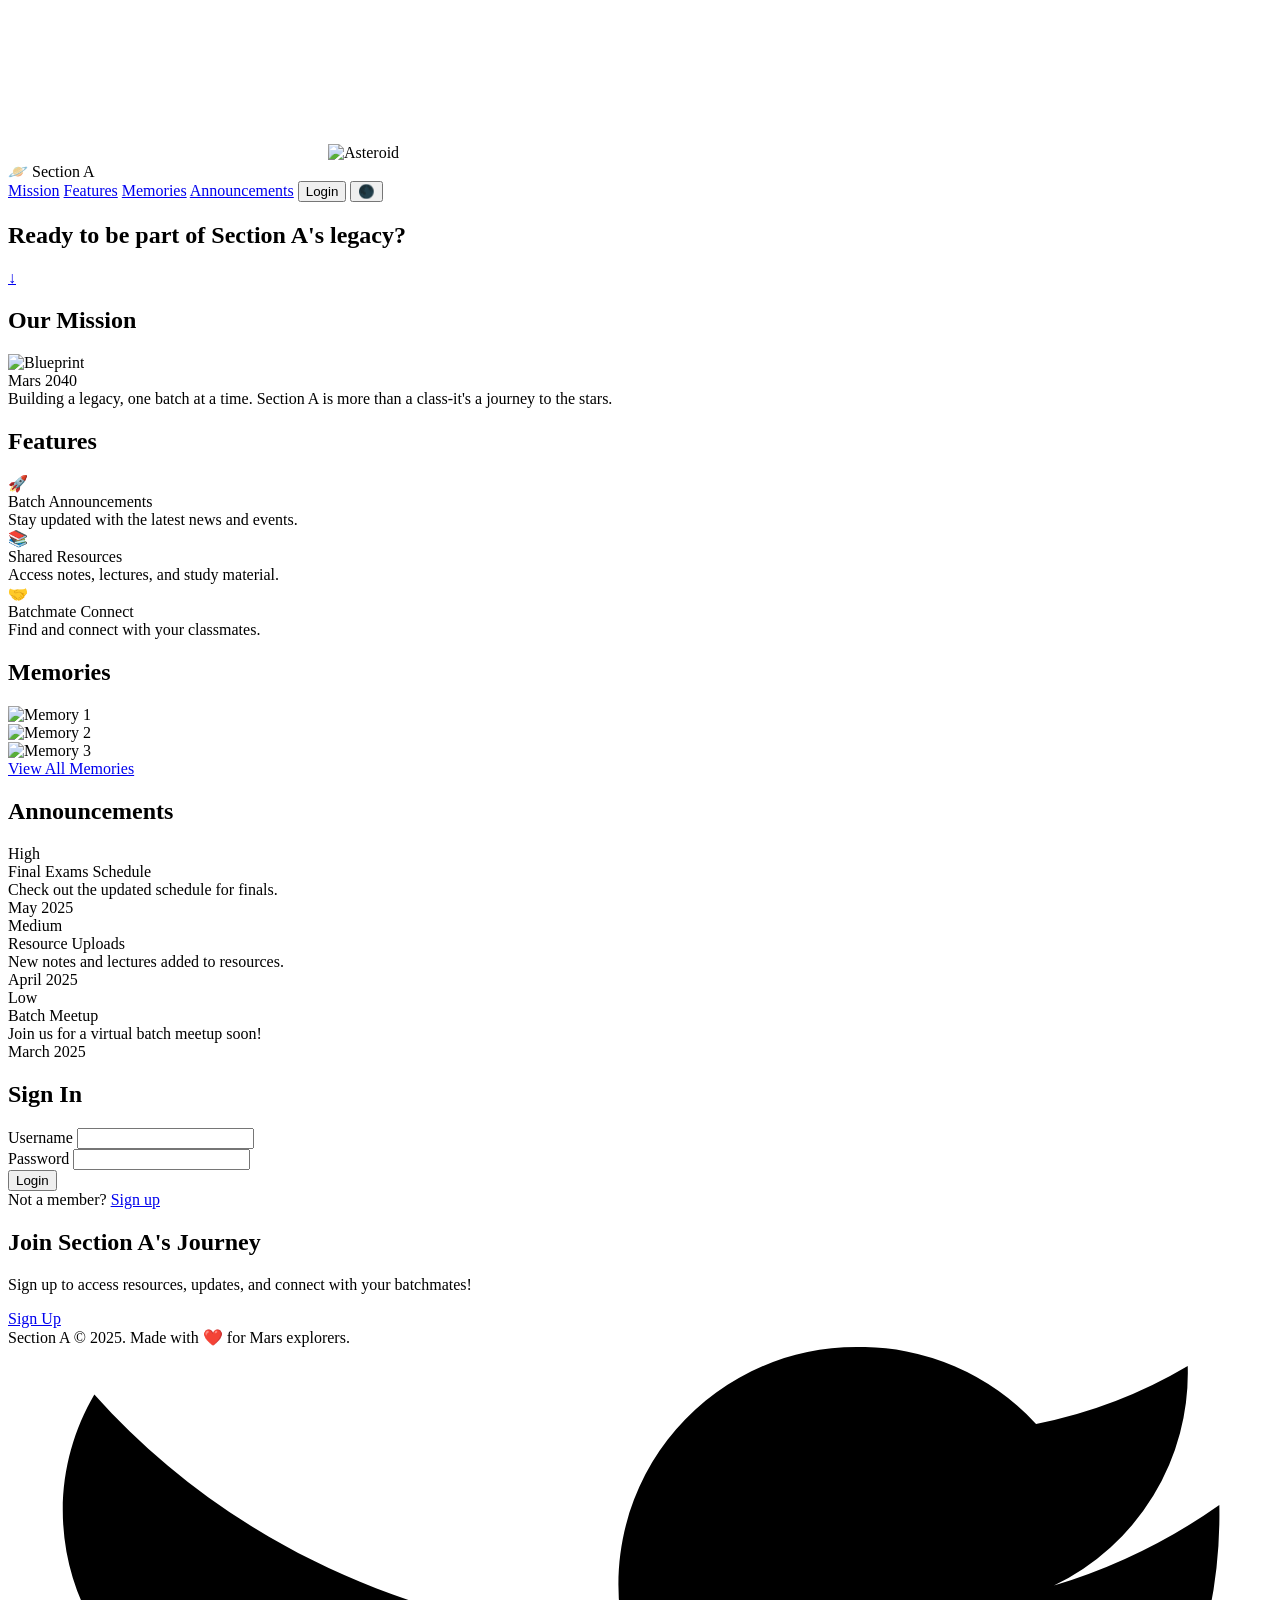
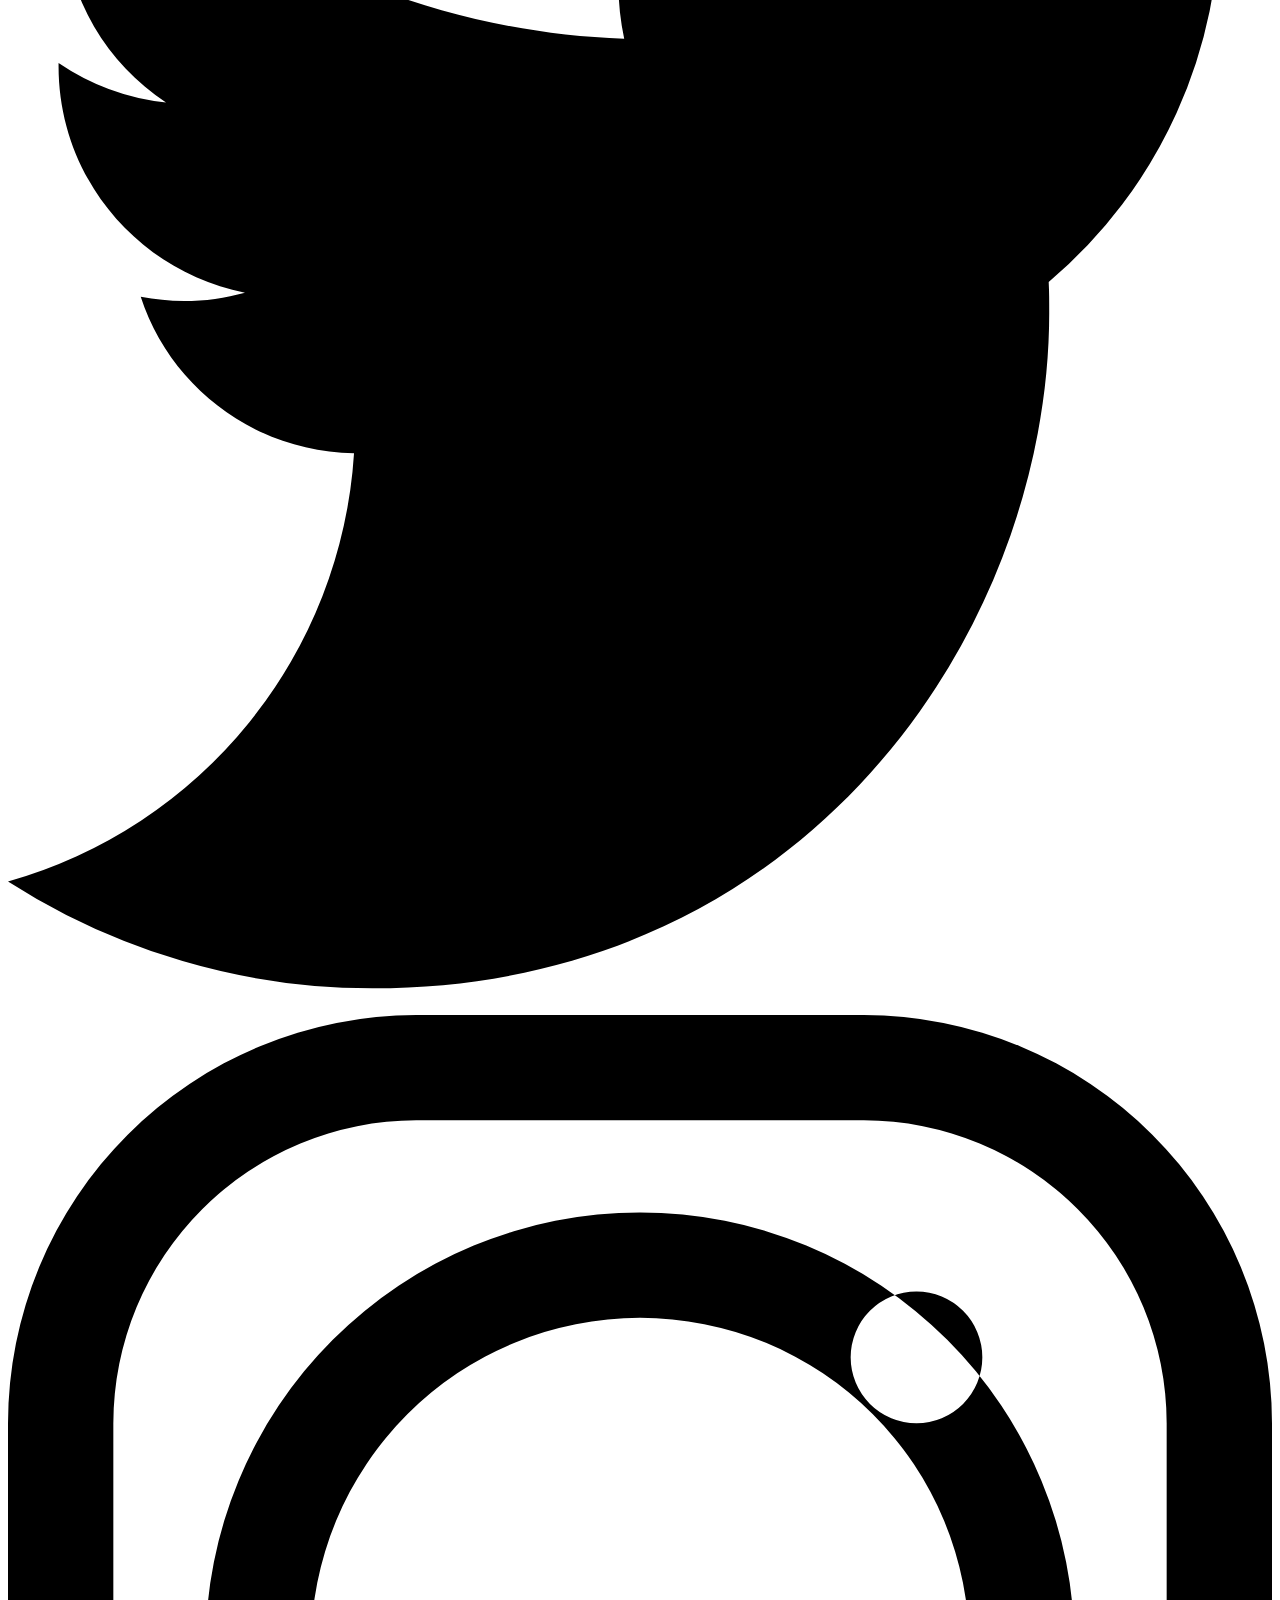
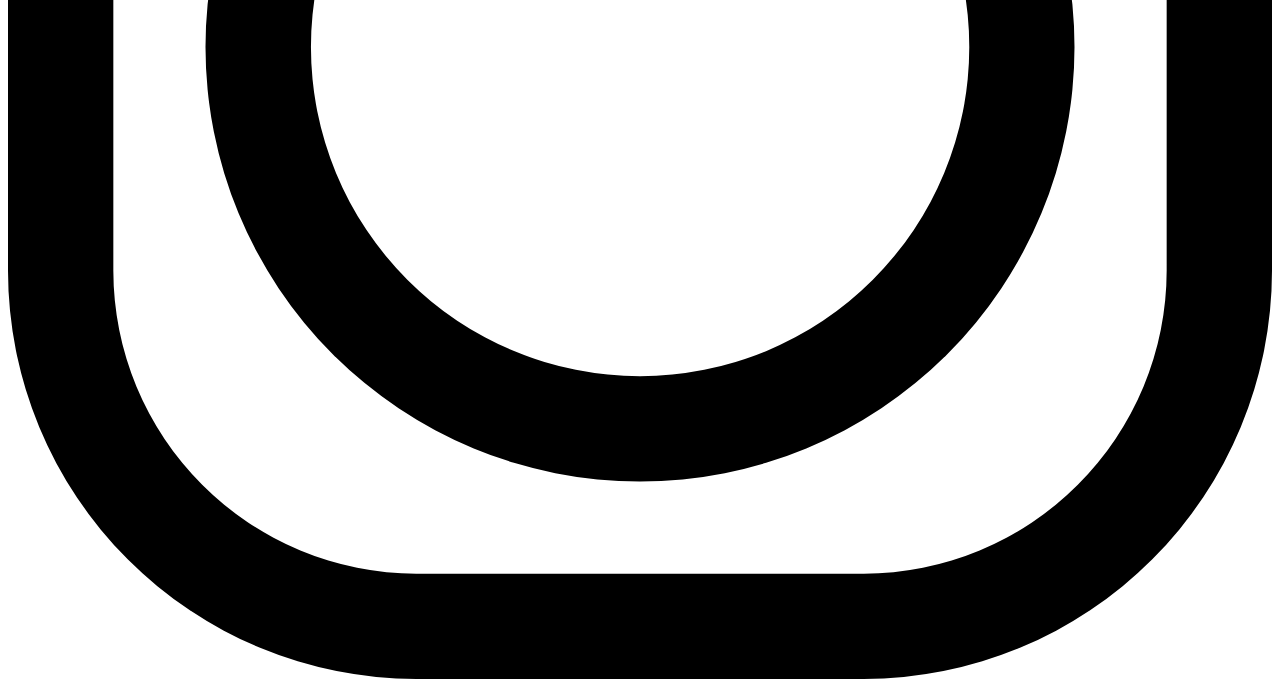
==== index.html @ e27f1101 "Create index.html" ====
<!DOCTYPE html>
<html lang="en">
<head>
  <meta charset="UTF-8">
  <title>Section A Legacy</title>
  <meta name="viewport" content="width=device-width, initial-scale=1.0">
  <link rel="stylesheet" href="styles.css">
</head>
<body>
  <!-- Starfield background (new) -->
  <canvas id="starfield"></canvas>

  <!-- Parallax Layers -->
  <img src="assets/parallax-bg.png" class="parallax-bg" alt="" />
  <img src="assets/parallax-mid.png" class="parallax-mid" alt="" />
  <img src="assets/parallax-fg.png" class="parallax-fg" alt="" />
  <img src="assets/rover.png" class="parallax-rover" alt="" />
  <!-- Extra Astronomical Layer -->
  <img src="assets/asteroid.png" class="parallax-asteroid" alt="Asteroid" />

  <!-- Particle (dust) animation -->
  <canvas id="particles"></canvas>

  <!-- Loader -->
  <div id="loader">
    <div class="mars"></div>
  </div>

  <!-- Top Bar -->
  <div class="top-bar">
    <div class="logo"><span class="logo-mars">🪐</span> Section A</div>
    <nav>
      <a href="#mission" class="nav-link">Mission</a>
      <a href="#features" class="nav-link">Features</a>
      <a href="#memories" class="nav-link">Memories</a>
      <a href="#announcements" class="nav-link">Announcements</a>
      <button class="login-top-btn" id="loginTopBtn">Login</button>
      <button class="mode-toggle" id="modeToggle"><span id="modeIcon">🌑</span></button>
    </nav>
  </div>

  <!-- Hero Section -->
  <section class="hero" id="hero">
    <div class="hero-content">
      <h1 class="hero-title">Ready to be part of Section A's legacy?</h1>
      <div class="hero-desc">
        <span id="typed-text"></span><span class="cursor"></span>
      </div>
      <a href="#login" class="scroll-down" aria-label="Scroll Down">↓</a>
      <div class="signal-strength">
        <div class="signal-bar"></div>
        <div class="signal-bar"></div>
        <div class="signal-bar"></div>
        <div class="signal-bar"></div>
      </div>
    </div>
  </section>

  <!-- Mission Section -->
  <section class="section mission-section" id="mission">
    <h2>Our Mission</h2>
    <div class="mission-blueprint">
      <img src="assets/blueprint.png" class="blueprint-img" alt="Blueprint" />
      <div class="blueprint-overlay"></div>
      <span class="blueprint-label">Mars 2040</span>
    </div>
    <div class="mission-text">
      Building a legacy, one batch at a time. Section A is more than a class-it's a journey to the stars.
    </div>
  </section>

  <!-- Features Section -->
  <section class="section" id="features">
    <h2>Features</h2>
    <div class="features-grid">
      <div class="feature-card tilt-card">
        <div class="feature-icon">🚀</div>
        <div class="feature-title">Batch Announcements</div>
        <div class="feature-desc">Stay updated with the latest news and events.</div>
      </div>
      <div class="feature-card tilt-card">
        <div class="feature-icon">📚</div>
        <div class="feature-title">Shared Resources</div>
        <div class="feature-desc">Access notes, lectures, and study material.</div>
      </div>
      <div class="feature-card tilt-card">
        <div class="feature-icon">🤝</div>
        <div class="feature-title">Batchmate Connect</div>
        <div class="feature-desc">Find and connect with your classmates.</div>
      </div>
    </div>
  </section>

  <!-- Memories Section -->
  <section class="section memories-preview" id="memories">
    <h2>Memories</h2>
    <div class="gallery-row">
      <div class="gallery-card"><img src="assets/mem1.jpg" alt="Memory 1" /></div>
      <div class="gallery-card"><img src="assets/mem2.jpg" alt="Memory 2" /></div>
      <div class="gallery-card"><img src="assets/mem3.jpg" alt="Memory 3" /></div>
    </div>
    <a href="#" class="gallery-link">View All Memories</a>
  </section>

  <!-- Announcements Section -->
  <section class="section announcements-board" id="announcements">
    <h2>Announcements</h2>
    <div class="announcement-card high">
      <div class="announcement-priority">High</div>
      <div class="announcement-title">Final Exams Schedule</div>
      <div class="announcement-desc">Check out the updated schedule for finals.</div>
      <div class="announcement-date">May 2025</div>
    </div>
    <div class="announcement-card medium">
      <div class="announcement-priority">Medium</div>
      <div class="announcement-title">Resource Uploads</div>
      <div class="announcement-desc">New notes and lectures added to resources.</div>
      <div class="announcement-date">April 2025</div>
    </div>
    <div class="announcement-card low">
      <div class="announcement-priority">Low</div>
      <div class="announcement-title">Batch Meetup</div>
      <div class="announcement-desc">Join us for a virtual batch meetup soon!</div>
      <div class="announcement-date">March 2025</div>
    </div>
  </section>

  <!-- Login Section -->
  <section class="section login-section" id="login">
    <h2>Sign In</h2>
    <form id="loginForm">
      <div class="input-group">
        <label for="username">Username</label>
        <input id="username" name="username" type="text" required autocomplete="username" />
      </div>
      <div class="input-group">
        <label for="password">Password</label>
        <input id="password" name="password" type="password" required autocomplete="current-password" />
      </div>
      <button type="submit" class="login-btn cta-glow">Login</button>
      <div class="login-info">
        Not a member? <a href="#" class="signup-link">Sign up</a>
      </div>
    </form>
  </section>

  <!-- CTA Section -->
  <section class="cta-section">
    <h2>Join Section A's Journey</h2>
    <p>Sign up to access resources, updates, and connect with your batchmates!</p>
    <a href="#" class="signup-btn cta-btn">Sign Up</a>
  </section>

  <!-- Footer -->
  <footer>
    <div class="footer-content">
      <div>Section A &copy; 2025. Made with ❤️ for Mars explorers.</div>
      <div class="footer-social">
        <a href="#" class="social-icon" aria-label="Twitter"><svg viewBox="0 0 24 24"><path d="M23 3a10.9 10.9 0 01-3.14 1.53A4.48 4.48 0 0022.4.36a9.09 9.09 0 01-2.88 1.1A4.52 4.52 0 0016.11 0c-2.5 0-4.52 2.02-4.52 4.51 0 .35.04.7.11 1.03C7.69 5.4 4.07 3.63 1.64.9c-.38.65-.6 1.4-.6 2.2 0 1.52.77 2.86 1.96 3.65A4.48 4.48 0 01.96 6v.06c0 2.13 1.52 3.9 3.54 4.3-.37.1-.76.16-1.16.16-.28 0-.55-.03-.82-.08.55 1.7 2.15 2.94 4.05 2.97A9.04 9.04 0 010 21.54a12.8 12.8 0 006.92 2.03c8.3 0 12.85-6.87 12.85-12.83 0-.2 0-.39-.01-.58A9.13 9.13 0 0023 3z"/></svg></a>
        <a href="#" class="social-icon" aria-label="Instagram"><svg viewBox="0 0 24 24"><path d="M7.75 2h8.5A5.76 5.76 0 0122 7.75v8.5A5.76 5.76 0 0116.25 22h-8.5A5.76 5.76 0 012 16.25v-8.5A5.76 5.76 0 017.75 2zm0-2A7.76 7.76 0 000 7.75v8.5A7.76 7.76 0 007.75 24h8.5A7.76 7.76 0 0024 16.25v-8.5A7.76 7.76 0 0016.25 0h-8.5zM12 5.75A6.25 6.25 0 1112 18.25 6.25 6.25 0 0112 5.75zm0-2A8.25 8.25 0 1020.25 12 8.25 8.25 0 0012 3.75zM18.5 6.5a1.25 1.25 0 11-1.25-1.25A1.25 1.25 0 0118.5 6.5z"/></svg></a>
      </div>
    </div>
  </footer>

  <script src="script.js"></script>
</body>
</html>
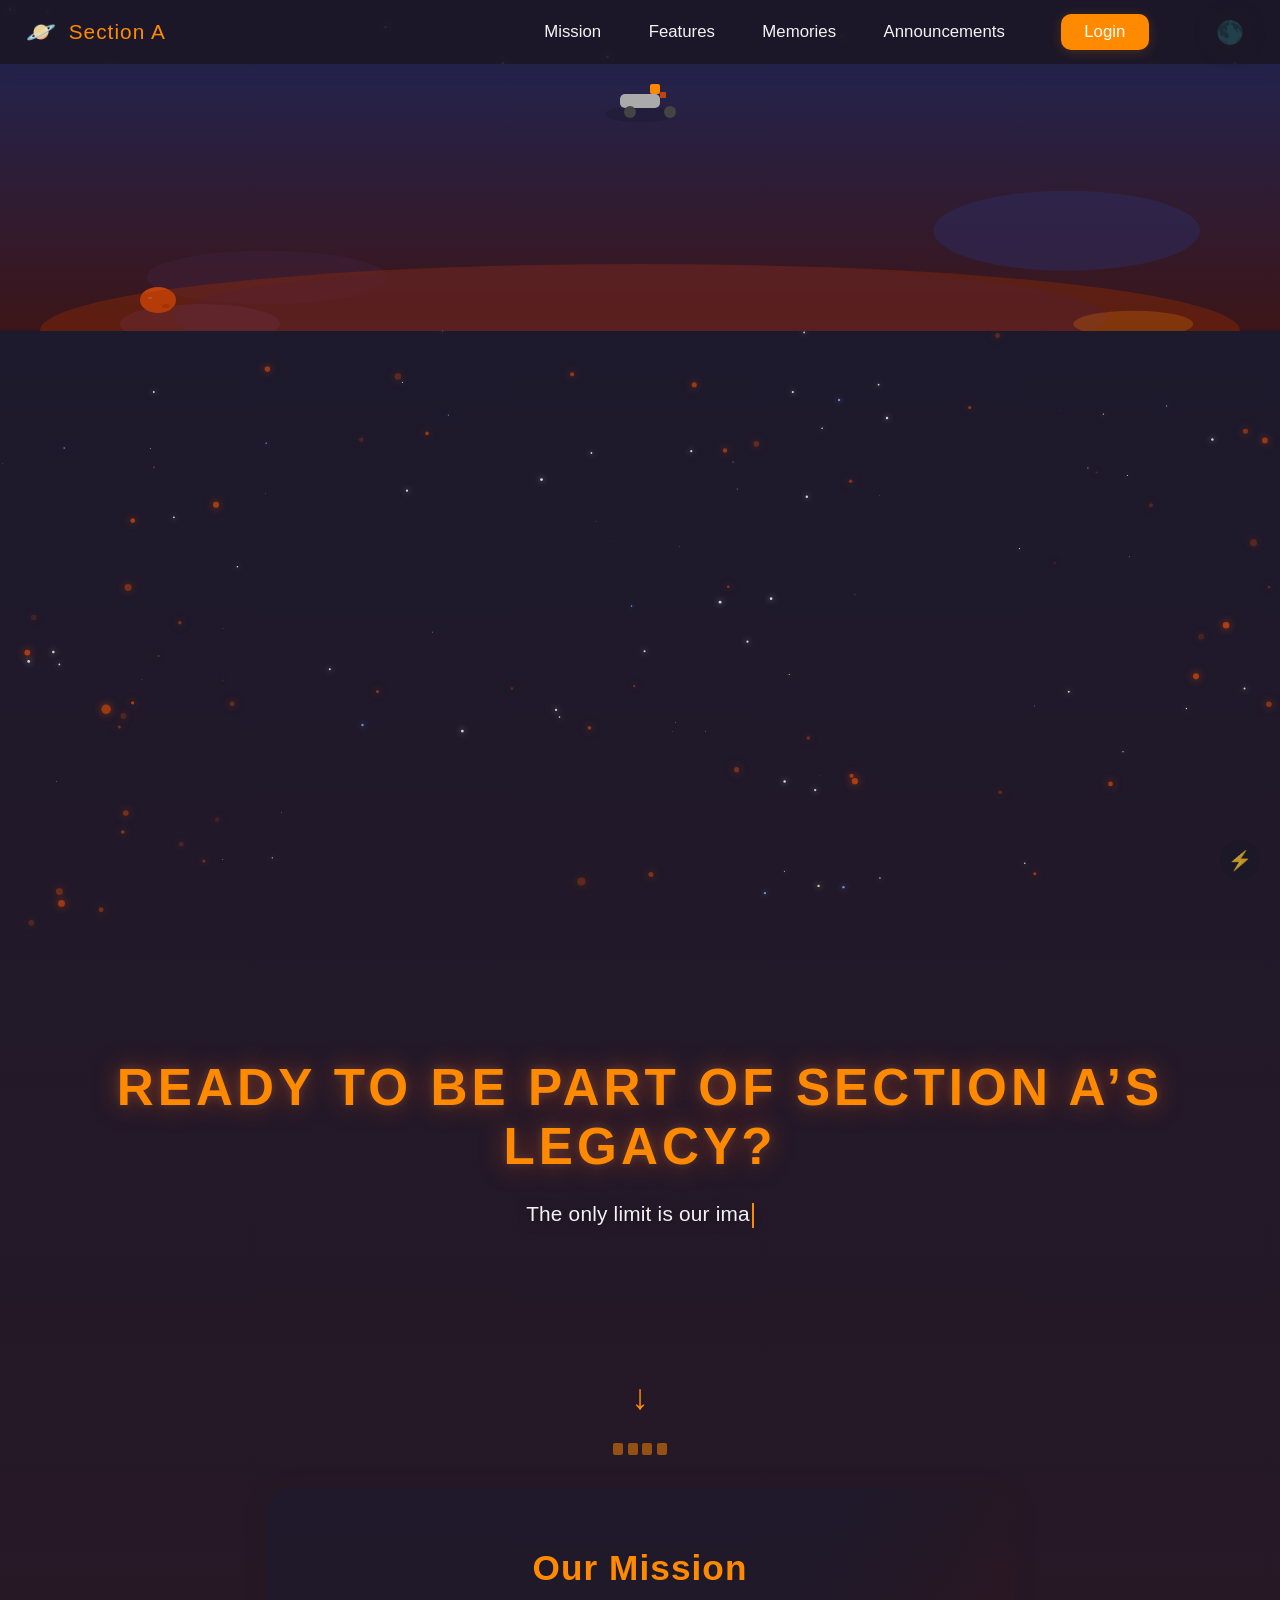
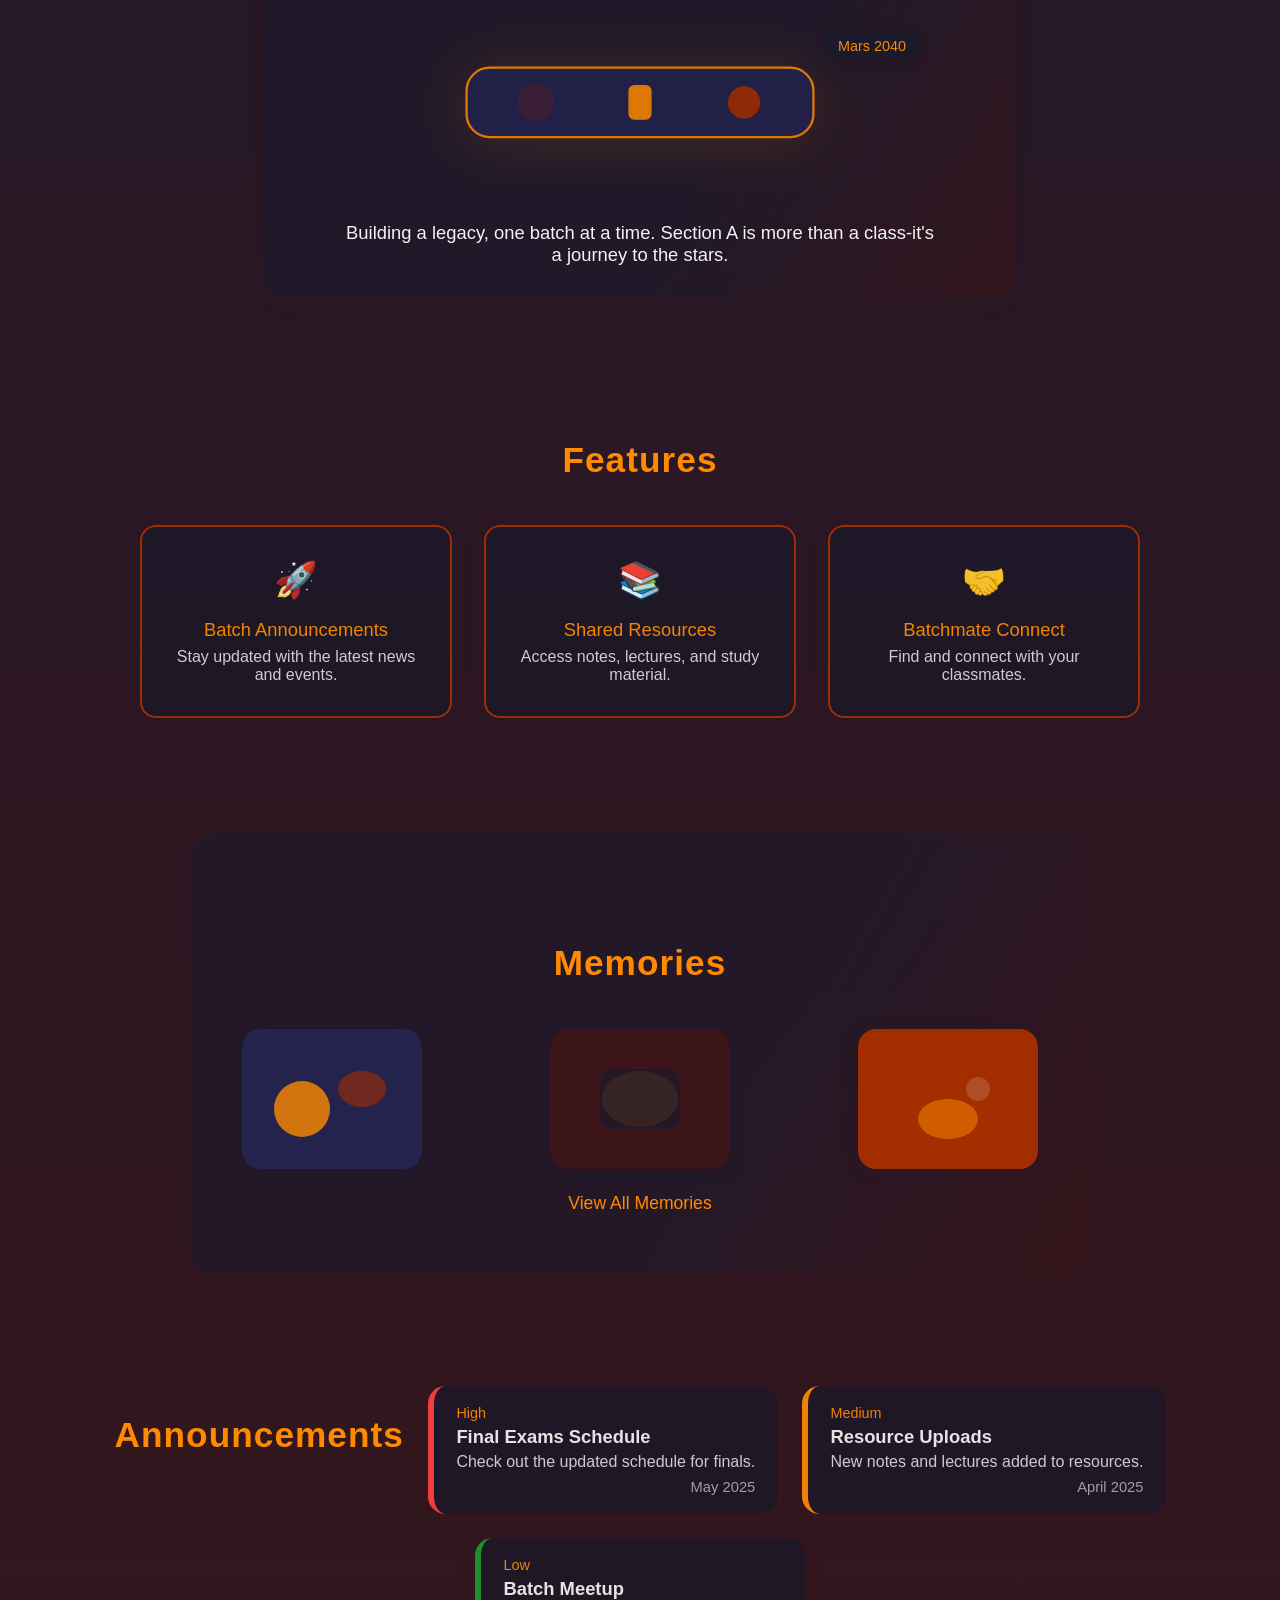
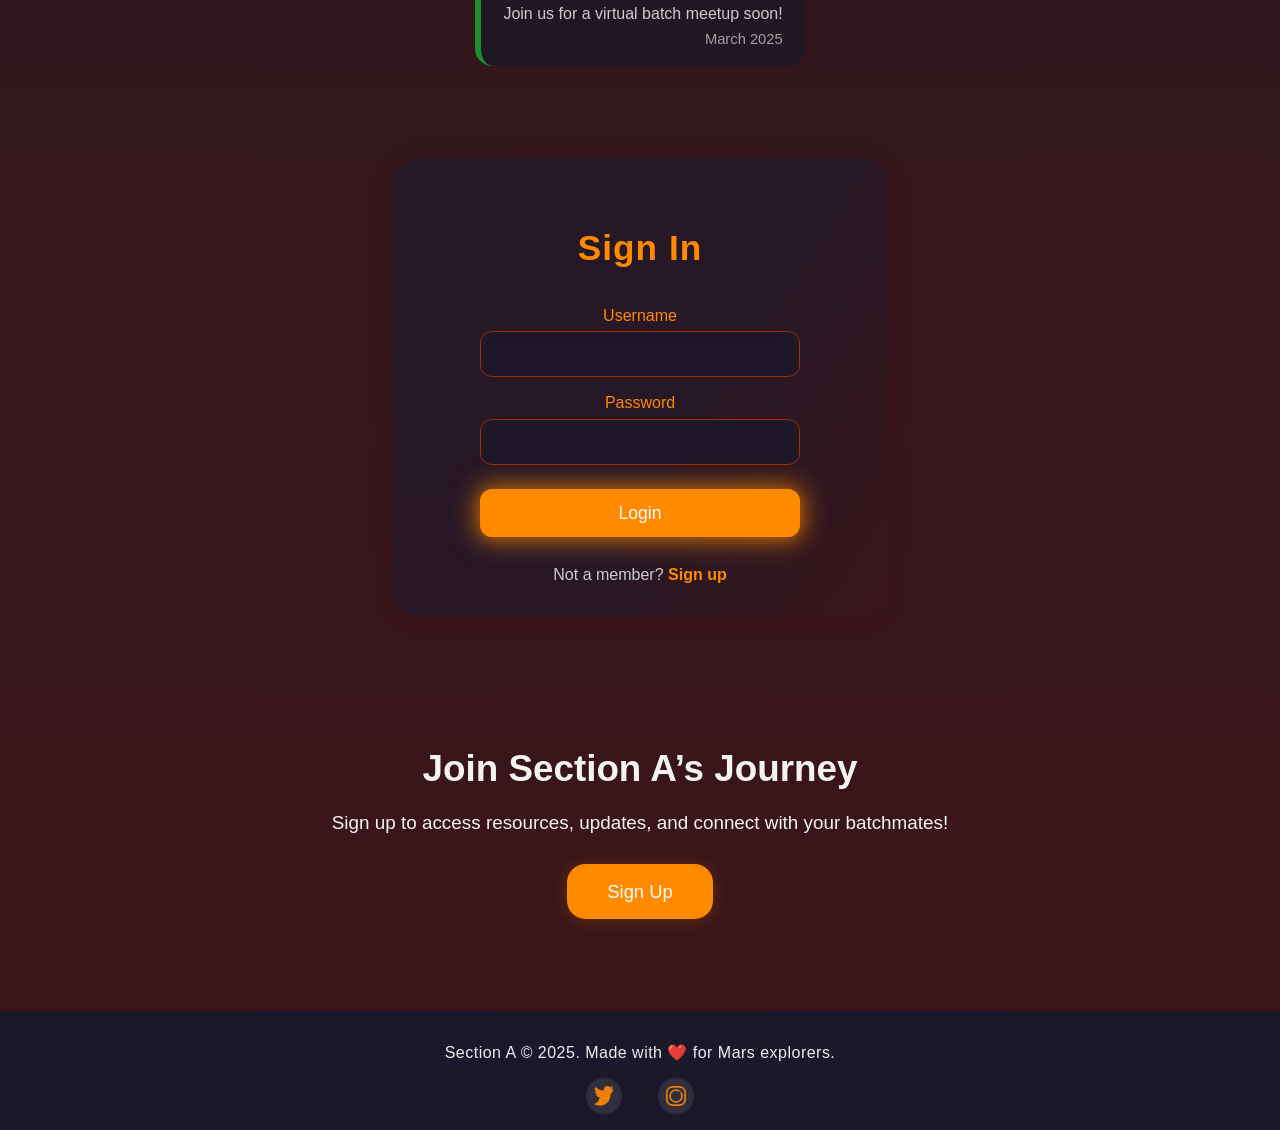
==== commit 7d4455d1: "Update index.html" ====
--- a/index.html
+++ b/index.html
@@ -7,16 +7,17 @@
   <link rel="stylesheet" href="styles.css">
 </head>
 <body>
-  <!-- Starfield background (new) -->
+  <!-- Animated Starfield Background -->
   <canvas id="starfield"></canvas>
 
-  <!-- Parallax Layers -->
-  <img src="assets/parallax-bg.png" class="parallax-bg" alt="" />
-  <img src="assets/parallax-mid.png" class="parallax-mid" alt="" />
-  <img src="assets/parallax-fg.png" class="parallax-fg" alt="" />
-  <img src="assets/rover.png" class="parallax-rover" alt="" />
-  <!-- Extra Astronomical Layer -->
-  <img src="assets/asteroid.png" class="parallax-asteroid" alt="Asteroid" />
+  <!-- Parallax Layers: SVGs instead of images -->
+  <svg class="parallax-bg" viewBox="0 0 1920 400" preserveAspectRatio="none"><defs><linearGradient id="bggrad" x1="0" y1="0" x2="0" y2="1"><stop offset="0%" stop-color="#23234d"/><stop offset="100%" stop-color="#3c1518"/></linearGradient></defs><rect width="1920" height="400" fill="url(#bggrad)"/><ellipse cx="1600" cy="250" rx="200" ry="60" fill="#2d2959" opacity="0.6"/><ellipse cx="400" cy="320" rx="180" ry="40" fill="#40203b" opacity="0.5"/></svg>
+  <svg class="parallax-mid" viewBox="0 0 1920 400" preserveAspectRatio="none"><ellipse cx="960" cy="380" rx="700" ry="80" fill="#2e1b47" opacity="0.5"/><ellipse cx="300" cy="390" rx="120" ry="30" fill="#4e2d5c" opacity="0.4"/></svg>
+  <svg class="parallax-fg" viewBox="0 0 1920 400" preserveAspectRatio="none"><ellipse cx="960" cy="400" rx="900" ry="100" fill="#a22e00" opacity="0.35"/><ellipse cx="1700" cy="390" rx="90" ry="20" fill="#ff8a00" opacity="0.22"/></svg>
+  <!-- Mars rover as SVG -->
+  <svg class="parallax-rover" width="120" height="60" viewBox="0 0 120 60"><g><ellipse cx="60" cy="50" rx="35" ry="8" fill="#1a1a2e" opacity="0.4"/><rect x="40" y="30" width="40" height="14" rx="5" fill="#aaa"/><circle cx="50" cy="48" r="6" fill="#444"/><circle cx="90" cy="48" r="6" fill="#444"/><rect x="70" y="20" width="10" height="10" rx="2" fill="#ff8a00"/><rect x="80" y="28" width="6" height="6" rx="1" fill="#c1440e"/></g></svg>
+  <!-- Asteroid as SVG -->
+  <svg class="parallax-asteroid" width="60" height="60" viewBox="0 0 60 60"><ellipse cx="30" cy="30" rx="18" ry="13" fill="#c1440e"/><ellipse cx="38" cy="36" rx="4" ry="2" fill="#a22e00" opacity="0.7"/><ellipse cx="22" cy="28" rx="2" ry="1" fill="#fff" opacity="0.2"/></svg>
 
   <!-- Particle (dust) animation -->
   <canvas id="particles"></canvas>
@@ -42,7 +43,7 @@
   <!-- Hero Section -->
   <section class="hero" id="hero">
     <div class="hero-content">
-      <h1 class="hero-title">Ready to be part of Section A's legacy?</h1>
+      <h1 class="hero-title">Ready to be part of Section A’s legacy?</h1>
       <div class="hero-desc">
         <span id="typed-text"></span><span class="cursor"></span>
       </div>
@@ -60,7 +61,13 @@
   <section class="section mission-section" id="mission">
     <h2>Our Mission</h2>
     <div class="mission-blueprint">
-      <img src="assets/blueprint.png" class="blueprint-img" alt="Blueprint" />
+      <!-- Blueprint as SVG -->
+      <svg class="blueprint-img" width="320" height="120" viewBox="0 0 320 120">
+        <rect x="10" y="30" width="300" height="60" rx="20" fill="#23234d" stroke="#ff8a00" stroke-width="2"/>
+        <ellipse cx="70" cy="60" rx="16" ry="16" fill="#40203b"/>
+        <ellipse cx="250" cy="60" rx="14" ry="14" fill="#a22e00"/>
+        <rect x="150" y="45" width="20" height="30" rx="5" fill="#ff8a00"/>
+      </svg>
       <div class="blueprint-overlay"></div>
       <span class="blueprint-label">Mars 2040</span>
     </div>
@@ -95,9 +102,30 @@
   <section class="section memories-preview" id="memories">
     <h2>Memories</h2>
     <div class="gallery-row">
-      <div class="gallery-card"><img src="assets/mem1.jpg" alt="Memory 1" /></div>
-      <div class="gallery-card"><img src="assets/mem2.jpg" alt="Memory 2" /></div>
-      <div class="gallery-card"><img src="assets/mem3.jpg" alt="Memory 3" /></div>
+      <div class="gallery-card">
+        <!-- SVG memory 1 -->
+        <svg width="100%" height="100%" viewBox="0 0 180 140">
+          <rect width="180" height="140" rx="18" fill="#23234d"/>
+          <circle cx="60" cy="80" r="28" fill="#ff8a00" opacity="0.8"/>
+          <ellipse cx="120" cy="60" rx="24" ry="18" fill="#a22e00" opacity="0.6"/>
+        </svg>
+      </div>
+      <div class="gallery-card">
+        <!-- SVG memory 2 -->
+        <svg width="100%" height="100%" viewBox="0 0 180 140">
+          <rect width="180" height="140" rx="18" fill="#3c1518"/>
+          <ellipse cx="90" cy="70" rx="38" ry="28" fill="#ff8a00" opacity="0.3"/>
+          <rect x="50" y="40" width="80" height="60" rx="14" fill="#1a1a2e" opacity="0.7"/>
+        </svg>
+      </div>
+      <div class="gallery-card">
+        <!-- SVG memory 3 -->
+        <svg width="100%" height="100%" viewBox="0 0 180 140">
+          <rect width="180" height="140" rx="18" fill="#a22e00"/>
+          <ellipse cx="90" cy="90" rx="30" ry="20" fill="#ff8a00" opacity="0.5"/>
+          <circle cx="120" cy="60" r="12" fill="#fff" opacity="0.15"/>
+        </svg>
+      </div>
     </div>
     <a href="#" class="gallery-link">View All Memories</a>
   </section>
@@ -146,7 +174,7 @@
 
   <!-- CTA Section -->
   <section class="cta-section">
-    <h2>Join Section A's Journey</h2>
+    <h2>Join Section A’s Journey</h2>
     <p>Sign up to access resources, updates, and connect with your batchmates!</p>
     <a href="#" class="signup-btn cta-btn">Sign Up</a>
   </section>
@@ -165,3 +193,7 @@
   <script src="script.js"></script>
 </body>
 </html>
+
+  <script src="script.js"></script>
+</body>
+</html>
--- a/styles.css
+++ b/styles.css
@@ -0,0 +1,845 @@
+:root {
+  --rust-red: #a22e00;
+  --rust-red-dark: #7a2200;
+  --space-blue: #1a1a2e;
+  --cosmic-purple: #3c1518;
+  --highlight: #ff8a00;
+  --white: #f3f3f3;
+  --dark-bg: #181820;
+  --light-bg: #f9f9f9;
+  --card-bg: rgba(28,24,40,0.85);
+  --card-bg-light: rgba(255,255,255,0.9);
+  --transition: 0.5s cubic-bezier(.4,2,.6,1);
+}
+
+/* Typing effect cursor */
+.cursor {
+  display: inline-block;
+  width: 2px;
+  height: 1.2em;
+  background-color: var(--highlight);
+  margin-left: 2px;
+  animation: blink 1s infinite;
+  vertical-align: middle;
+}
+@keyframes blink {
+  0%, 100% { opacity: 1; }
+  50% { opacity: 0; }
+}
+
+/* Improved parallax layers */
+.parallax-bg, .parallax-mid, .parallax-fg, .parallax-rover {
+  position: fixed;
+  left: 0; right: 0;
+  width: 100%;
+  pointer-events: none;
+  will-change: transform;
+  z-index: 1;
+}
+.parallax-mid { z-index: 2; }
+.parallax-fg { z-index: 3; }
+.parallax-rover { z-index: 4; }
+
+body {
+  margin: 0;
+  font-family: 'Roboto', Arial, sans-serif;
+  background: linear-gradient(180deg, var(--space-blue) 0%, var(--cosmic-purple) 100%);
+  color: var(--white);
+  min-height: 100vh;
+  overflow-x: hidden;
+  transition: background 0.7s, color 0.7s;
+  padding-top: 64px;
+}
+body.light {
+  background: linear-gradient(180deg, #ffe5c0 0%, #e2e4f6 100%);
+  color: #222;
+}
+body.light .feature-card,
+body.light .gallery-card,
+body.light .announcement-card,
+body.light .login-section,
+body.light .memories-preview,
+body.light .why-join {
+  background: var(--card-bg-light);
+  color: #222;
+}
+body.light .feature-title,
+body.light .gallery-caption,
+body.light .announcement-priority,
+body.light .login-btn,
+body.light .signup-link,
+body.light .signup-btn {
+  color: var(--rust-red-dark);
+}
+body.light .feature-card:hover,
+body.light .gallery-card:hover,
+body.light .announcement-card:hover {
+  background: linear-gradient(135deg, var(--card-bg-light) 80%, var(--highlight) 100%);
+}
+body.light .login-btn,
+body.light .signup-btn {
+  background: var(--rust-red-dark);
+}
+
+/* Top Bar */
+.top-bar {
+  position: fixed;
+  top: 0; left: 0; right: 0;
+  height: 64px;
+  background: rgba(28,24,40,0.93);
+  display: flex;
+  align-items: center;
+  justify-content: space-between;
+  z-index: 10000;
+  box-shadow: 0 2px 18px #1a1a2e33;
+  padding: 0 2vw;
+}
+.logo {
+  display: flex;
+  align-items: center;
+  font-family: 'Orbitron', sans-serif;
+  font-size: 1.3rem;
+  color: var(--highlight);
+  letter-spacing: 0.05em;
+}
+.logo-mars {
+  font-size: 1.5rem;
+  margin-right: 0.5em;
+}
+nav {
+  display: flex;
+  align-items: center;
+  gap: 1.5em;
+}
+.nav-link {
+  color: var(--white);
+  font-family: 'Orbitron', sans-serif;
+  text-decoration: none;
+  font-size: 1.05rem;
+  padding: 0.3em 0.7em;
+  border-radius: 0.5em;
+  transition: background 0.2s, color 0.2s;
+}
+.nav-link:hover {
+  background: var(--highlight);
+  color: #fff;
+}
+.login-top-btn {
+  background: var(--highlight);
+  color: #fff;
+  font-family: 'Orbitron', sans-serif;
+  font-size: 1.05rem;
+  border: none;
+  border-radius: 0.6em;
+  padding: 0.5em 1.4em;
+  margin-left: 1.2em;
+  cursor: pointer;
+  box-shadow: 0 2px 12px #ff8a0033;
+  transition: background 0.3s, transform 0.2s;
+}
+.login-top-btn:hover {
+  background: #c1440e;
+  transform: scale(1.04);
+}
+.mode-toggle {
+  position: static;
+  margin-left: 1.5em;
+  background: var(--card-bg);
+  color: var(--highlight);
+  border: none;
+  border-radius: 50%;
+  width: 48px; height: 48px;
+  box-shadow: 0 2px 12px #1a1a2e44;
+  cursor: pointer;
+  display: flex;
+  align-items: center;
+  justify-content: center;
+  font-size: 1.4rem;
+  transition: background 0.4s, color 0.4s;
+}
+body.light .mode-toggle {
+  background: var(--card-bg-light);
+  color: var(--rust-red-dark);
+}
+
+/* Loader */
+#loader {
+  position: fixed;
+  z-index: 9999;
+  top: 0; left: 0; right: 0; bottom: 0;
+  background: var(--space-blue);
+  display: flex;
+  align-items: center;
+  justify-content: center;
+  transition: opacity 0.6s;
+}
+#loader .mars {
+  width: 80px; height: 80px;
+  border-radius: 50%;
+  background: radial-gradient(circle at 60% 40%, #ff8a00 60%, #c1440e 100%);
+  box-shadow: 0 0 40px 10px #c1440e88;
+  animation: spin 1.2s linear infinite;
+  position: relative;
+}
+#loader .mars::after {
+  content: '';
+  position: absolute;
+  left: 20px; top: 18px;
+  width: 18px; height: 8px;
+  background: rgba(255,255,255,0.15);
+  border-radius: 50%;
+  transform: rotate(-18deg);
+}
+@keyframes spin {
+  0% { transform: rotate(0deg);}
+  100% { transform: rotate(360deg);}
+}
+
+/* Hero Content */
+.hero-content {
+  position: relative;
+  z-index: 10;
+  text-align: center;
+  margin-top: 10vh;
+  animation: fadeIn 1.5s cubic-bezier(.4,2,.6,1);
+}
+@keyframes fadeIn {
+  0% { opacity: 0; transform: translateY(60px);}
+  100% { opacity: 1; transform: translateY(0);}
+}
+.hero-title {
+  font-family: 'Orbitron', sans-serif;
+  font-size: 3.2rem;
+  letter-spacing: 0.08em;
+  color: var(--highlight);
+  text-shadow: 0 0 24px #c1440eaa, 0 0 8px #fff2;
+  margin-bottom: 0.5em;
+  text-transform: uppercase;
+  animation: floatTitle 3s ease-in-out infinite alternate;
+}
+@media (max-width: 800px) {
+  .hero-title { font-size: 2.1rem;}
+}
+@media (max-width: 500px) {
+  .hero-title { font-size: 1.3rem;}
+}
+@keyframes floatTitle {
+  0% { transform: translateY(0);}
+  100% { transform: translateY(-12px);}
+}
+.hero-desc {
+  font-size: 1.3rem;
+  max-width: 520px;
+  margin: 0 auto 2em;
+  color: var(--white);
+  text-shadow: 0 2px 12px #1a1a2e88;
+  letter-spacing: 0.01em;
+  min-height: 2.2em;
+}
+.scroll-down {
+  display: inline-block;
+  margin-top: 2.5em;
+  font-size: 2.2rem;
+  color: var(--highlight);
+  animation: bounce 1.5s infinite;
+  text-decoration: none;
+}
+@keyframes bounce {
+  0%, 100% { transform: translateY(0);}
+  50% { transform: translateY(12px);}
+}
+.signal-strength {
+  margin: 1.6em auto 0 auto;
+  display: flex;
+  justify-content: center;
+  gap: 0.3em;
+}
+.signal-bar {
+  width: 10px; height: 18px;
+  background: #ff8a00;
+  border-radius: 2px;
+  opacity: 0.5;
+  transition: height 0.3s, opacity 0.3s, background 0.3s;
+}
+body.light .signal-bar { background: #1a1a2e; }
+
+/* Section Styles */
+.section {
+  padding: 80px 0 60px 0;
+  max-width: 1100px;
+  margin: 0 auto;
+  position: relative;
+  z-index: 5;
+  background: transparent;
+  transition: background 0.5s;
+}
+.section h2 {
+  font-family: 'Orbitron', sans-serif;
+  font-size: 2.2rem;
+  color: var(--highlight);
+  margin-bottom: 1.3em;
+  letter-spacing: 0.03em;
+  text-align: center;
+}
+
+/* Mission section improvements */
+.mission-section {
+  background: linear-gradient(120deg, #1a1a2e88 60%, #3c151888 100%);
+  border-radius: 1.5em;
+  margin: 2em auto;
+  box-shadow: 0 2px 24px #3c151822;
+  text-align: center;
+  max-width: 700px;
+  padding: 2em 1.5em;
+}
+.mission-blueprint {
+  position: relative;
+  display: inline-block;
+  margin-bottom: 1.5em;
+  max-width: 100%;
+  width: 100%;
+  max-width: 370px;
+}
+.blueprint-img {
+  width: 100%;
+  height: auto;
+  opacity: 0.85;
+  filter: drop-shadow(0 4px 30px #ff8a0030);
+  border-radius: 1.2em;
+  transition: filter 0.3s;
+}
+.blueprint-overlay {
+  position: absolute;
+  top: 0; left: 0; width: 100%; height: 100%;
+  pointer-events: none;
+}
+.blueprint-label {
+  position: absolute;
+  background: rgba(26,26,46,0.85);
+  color: var(--highlight);
+  font-family: 'Orbitron', sans-serif;
+  font-size: 0.9em;
+  padding: 0.3em 0.9em;
+  border-radius: 0.6em;
+  box-shadow: 0 2px 12px #1a1a2e44;
+  animation: pulseLabel 2.5s infinite alternate;
+  white-space: nowrap;
+  transform: translateZ(0);
+}
+@keyframes pulseLabel {
+  0% { box-shadow: 0 2px 12px #ff8a0033;}
+  100% { box-shadow: 0 2px 22px #ff8a0088;}
+}
+@media (max-width: 600px) {
+  .blueprint-label {
+    font-size: 0.7em;
+    padding: 0.2em 0.6em;
+  }
+}
+.mission-text {
+  font-size: 1.15rem;
+  color: var(--white);
+  margin: 1.2em auto 0 auto;
+  max-width: 600px;
+  text-align: center;
+}
+
+/* Features Grid */
+.features-grid {
+  display: flex;
+  flex-wrap: wrap;
+  gap: 2em;
+  justify-content: center;
+}
+.feature-card {
+  background: var(--card-bg);
+  border-radius: 1em;
+  padding: 2em 1.5em;
+  min-width: 220px;
+  max-width: 260px;
+  text-align: center;
+  margin-bottom: 1.5em;
+  box-shadow: 0 4px 24px #1a1a2e22;
+  border: 2px solid var(--rust-red);
+  transition: transform 0.33s cubic-bezier(.4,2,.6,1), box-shadow 0.33s, z-index 0.2s;
+  opacity: 0.95;
+  will-change: transform;
+  z-index: 0;
+}
+.feature-card:hover, .feature-card:focus {
+  transform: scale(1.05) translateY(-8px) rotate(-1deg);
+  box-shadow: 0 8px 48px #ff8a0033, 0 2px 16px #3c151855;
+  z-index: 1;
+}
+.tilt-card {
+  perspective: 600px;
+}
+.feature-icon {
+  font-size: 2.2rem;
+  margin-bottom: 0.5em;
+}
+.feature-title {
+  font-family: 'Orbitron', sans-serif;
+  font-size: 1.15rem;
+  color: var(--highlight);
+  margin-bottom: 0.4em;
+}
+.feature-desc {
+  color: var(--white);
+  font-size: 1rem;
+  opacity: 0.87;
+}
+
+/* Faculty Section (No cards) */
+.faculty-card {
+  display: none;
+}
+
+/* Memories Section Centering */
+.memories-preview {
+  background: linear-gradient(120deg, #1a1a2e88 60%, #3c151888 100%);
+  border-radius: 1.5em;
+  margin: 2em auto;
+  box-shadow: 0 2px 24px #3c151822;
+  text-align: center;
+  max-width: 900px;
+}
+.memories-preview h2 {
+  text-align: center;
+}
+.gallery-row {
+  display: flex;
+  flex-wrap: wrap;
+  gap: 1.5em;
+  justify-content: center;
+  align-items: center;
+  margin-bottom: 1.5em;
+}
+.gallery-card {
+  margin-left: auto;
+  margin-right: auto;
+  position: relative;
+  overflow: hidden;
+  border-radius: 1em;
+  width: 180px;
+  height: 140px;
+  box-shadow: 0 2px 16px #1a1a2e33;
+  cursor: pointer;
+  transform: scale(1);
+  transition: transform 0.33s cubic-bezier(.4,2,.6,1), box-shadow 0.33s, z-index 0.2s;
+  background: var(--card-bg);
+  z-index: 0;
+}
+.gallery-card:hover {
+  transform: scale(1.05) translateY(-6px) rotate(-1.5deg);
+  box-shadow: 0 8px 32px #ff8a0033, 0 2px 16px #3c151855;
+  z-index: 1;
+}
+.gallery-card img {
+  transition: opacity 0.5s ease;
+  opacity: 0;
+  width: 100%;
+  height: 100%;
+  object-fit: cover;
+  display: block;
+  filter: brightness(0.85) contrast(1.1);
+}
+.gallery-card img.loaded {
+  opacity: 1;
+}
+.gallery-card:hover img {
+  filter: brightness(1) contrast(1.2) saturate(1.2);
+}
+.gallery-caption {
+  position: absolute;
+  bottom: 0; left: 0; right: 0;
+  background: linear-gradient(0deg, #1a1a2eaa 80%, transparent 100%);
+  color: var(--highlight);
+  font-family: 'Orbitron', sans-serif;
+  font-size: 1rem;
+  padding: 0.6em 0.8em;
+  text-shadow: 0 2px 8px #1a1a2e99;
+  transition: background 0.4s;
+}
+.gallery-link {
+  display: block;
+  text-align: center;
+  margin: 0 auto 0 auto;
+  color: var(--highlight);
+  font-family: 'Orbitron', sans-serif;
+  font-size: 1.1rem;
+  text-decoration: none;
+  margin-top: 0.5em;
+}
+.gallery-link:hover {
+  text-decoration: underline;
+}
+
+/* Announcements Board */
+.announcements-board {
+  display: flex;
+  flex-wrap: wrap;
+  gap: 1.5em;
+  justify-content: center;
+}
+.announcement-card {
+  background: var(--card-bg);
+  border-radius: 1.1em;
+  min-width: 240px;
+  max-width: 320px;
+  padding: 1.2em 1.4em;
+  box-shadow: 0 2px 16px #3c151822;
+  border-left: 6px solid var(--rust-red);
+  position: relative;
+  transition: transform 0.33s cubic-bezier(.4,2,.6,1), box-shadow 0.33s, border-color 0.33s, z-index 0.2s;
+  opacity: 0.93;
+  will-change: transform;
+  z-index: 0;
+}
+.announcement-card.high { border-color: #ff4040;}
+.announcement-card.medium { border-color: #ff8a00;}
+.announcement-card.low { border-color: #1a9a2e;}
+.announcement-card:hover {
+  transform: scale(1.05) translateY(-6px);
+  box-shadow: 0 8px 32px #ff8a0033, 0 2px 16px #3c151855;
+  z-index: 1;
+}
+.announcement-priority {
+  font-size: 0.9rem;
+  font-family: 'Orbitron', sans-serif;
+  color: var(--highlight);
+  margin-bottom: 0.3em;
+}
+.announcement-title {
+  font-size: 1.15rem;
+  font-weight: bold;
+  color: var(--white);
+  margin-bottom: 0.3em;
+}
+.announcement-desc {
+  color: var(--white);
+  opacity: 0.88;
+  margin-bottom: 0.5em;
+}
+.announcement-date {
+  font-size: 0.92rem;
+  color: #aaa;
+  text-align: right;
+}
+
+/* Student Login Section Centering */
+.login-section {
+  background: linear-gradient(120deg, #1a1a2e88 60%, #3c151888 100%);
+  border-radius: 1.5em;
+  margin: 2em auto;
+  max-width: 430px;
+  box-shadow: 0 2px 24px #3c151822;
+  padding: 2.5em 2em 2em 2em;
+  text-align: center;
+}
+.login-section h2 {
+  margin-bottom: 1.1em;
+  text-align: center;
+}
+#loginForm {
+  display: flex;
+  flex-direction: column;
+  gap: 1.1em;
+  align-items: center;
+}
+.input-group {
+  display: flex;
+  flex-direction: column;
+  gap: 0.4em;
+  width: 100%;
+  max-width: 320px;
+}
+.input-group label {
+  font-size: 1rem;
+  color: var(--highlight);
+  font-family: 'Orbitron', sans-serif;
+}
+.input-group input {
+  padding: 0.7em 1em;
+  border-radius: 0.7em;
+  border: 1.5px solid var(--rust-red);
+  font-size: 1.07rem;
+  background: var(--card-bg);
+  color: var(--white);
+  outline: none;
+  transition: border 0.3s, background 0.3s;
+}
+.input-group input:focus {
+  border: 2px solid var(--highlight);
+  background: #2a1a1e;
+}
+.login-btn {
+  margin-top: 0.4em;
+  padding: 0.75em 1.5em;
+  background: var(--highlight);
+  color: #fff;
+  font-family: 'Orbitron', sans-serif;
+  font-size: 1.1rem;
+  border: none;
+  border-radius: 0.7em;
+  cursor: pointer;
+  box-shadow: 0 2px 12px #ff8a0033;
+  transition: background 0.3s, transform 0.2s, box-shadow 0.3s;
+  width: 100%;
+  max-width: 320px;
+}
+.login-btn:hover {
+  background: #c1440e;
+  transform: scale(1.04);
+  box-shadow: 0 4px 24px #ff8a0033;
+}
+.cta-glow {
+  box-shadow: 0 0 24px 4px #ff8a00aa, 0 2px 12px #ff8a0033;
+  animation: ctaGlow 2s infinite alternate;
+}
+@keyframes ctaGlow {
+  0% { box-shadow: 0 0 24px 4px #ff8a00aa, 0 2px 12px #ff8a0033;}
+  100% { box-shadow: 0 0 36px 8px #ff8a00cc, 0 2px 18px #ff8a0055;}
+}
+.login-info {
+  margin-top: 0.7em;
+  font-size: 1rem;
+  color: #ccc;
+  text-align: center;
+}
+.signup-link {
+  color: var(--highlight);
+  text-decoration: none;
+  font-weight: bold;
+}
+.signup-link:hover {
+  text-decoration: underline;
+}
+
+/* CTA Section */
+.cta-section {
+  text-align: center;
+  padding: 70px 0 60px 0;
+}
+.cta-section h2 {
+  font-size: 2.3rem;
+  margin-bottom: 0.6em;
+}
+.cta-section p {
+  font-size: 1.18rem;
+  color: var(--white);
+  margin-bottom: 1.6em;
+}
+.signup-btn {
+  display: inline-block;
+  padding: 0.9em 2.2em;
+  background: var(--highlight);
+  color: #fff;
+  font-family: 'Orbitron', sans-serif;
+  font-size: 1.15rem;
+  border: none;
+  border-radius: 1em;
+  cursor: pointer;
+  box-shadow: 0 2px 16px #ff8a0033;
+  text-decoration: none;
+  transition: background 0.3s, transform 0.2s;
+}
+.signup-btn:hover {
+  background: #c1440e;
+  transform: scale(1.04);
+}
+
+/* Footer Social Icons - SVG Style */
+.footer-social {
+  margin-top: 1em;
+  display: flex;
+  justify-content: center;
+  gap: 1.3em;
+}
+.social-icon {
+  display: inline-flex;
+  align-items: center;
+  justify-content: center;
+  width: 36px;
+  height: 36px;
+  border-radius: 50%;
+  background: rgba(255,255,255,0.1);
+  margin: 0 8px;
+  transition: all 0.3s ease;
+}
+.social-icon svg {
+  width: 20px;
+  height: 20px;
+  fill: var(--highlight);
+}
+.social-icon:hover {
+  background: var(--highlight);
+  transform: translateY(-3px) scale(1.1);
+}
+.social-icon:hover svg {
+  fill: #fff;
+}
+body.light .social-icon {
+  background: rgba(26,26,46,0.1);
+}
+body.light .social-icon:hover {
+  background: var(--rust-red-dark);
+}
+
+/* Footer */
+footer {
+  background: #1a1a2e;
+  color: #fff;
+  text-align: center;
+  padding: 2em 0 1em 0;
+  font-size: 1rem;
+  letter-spacing: 0.03em;
+  opacity: 0.92;
+  margin-top: 2em;
+}
+.footer-content {
+  max-width: 900px;
+  margin: 0 auto;
+}
+
+/* Responsive */
+@media (max-width: 1100px) {
+  .section { max-width: 98vw; }
+}
+@media (max-width: 900px) {
+  .top-bar { flex-direction: column; height: auto; padding: 0.4em 0.7em;}
+  nav { gap: 0.6em; flex-wrap: wrap;}
+  .login-top-btn { margin-left: 0.5em; }
+  .mode-toggle { margin-left: 0.5em;}
+}
+@media (max-width: 800px) {
+  .hero-title { font-size: 2.1rem;}
+  .cta-cards { flex-direction: column; gap: 1.2em;}
+  .card { min-width: 180px; max-width: 90vw;}
+  .features-grid, .faculty-grid { flex-direction: column; gap: 1.2em;}
+  .gallery-row { flex-direction: column; gap: 1em;}
+}
+@media (max-width: 600px) {
+  .section { padding: 42px 0 30px 0;}
+  .hero-content { margin-top: 4vh;}
+  .hero-title { font-size: 1.3rem;}
+  .hero-desc { font-size: 1rem;}
+  .mode-toggle { top: 0.6em; right: 0.6em;}
+  .login-section { padding: 1.5em 0.7em;}
+  .gallery-card { width: 98vw; max-width: 320px; height: 120px;}
+  .why-join-list { padding: 0 0.2em; }
+  .why-join-item { font-size: 1rem; padding: 0.7em 0.8em;}
+  .top-bar { padding: 0.2em 0.1em; }
+  .logo { font-size: 1rem; }
+  .blueprint-img { width: 98vw; }
+}
+/* New Astronomical Animations and Effects */
+
+#starfield {
+  position: fixed;
+  top: 0; left: 0; width: 100vw; height: 100vh;
+  z-index: 0;
+  pointer-events: none;
+  background: transparent;
+}
+
+.parallax-asteroid {
+  position: fixed;
+  left: 10vw;
+  top: 30vh;
+  width: 60px;
+  z-index: 2;
+  pointer-events: none;
+  will-change: transform;
+  transition: transform 0.2s cubic-bezier(.4,2,.6,1);
+}
+
+/* Enhanced parallax and animations */
+.parallax-bg, .parallax-mid, .parallax-fg, .parallax-rover {
+  will-change: transform;
+  transition: transform 0.2s cubic-bezier(.4,2,.6,1);
+}
+
+.hero {
+  transition: transform 0.3s cubic-bezier(.4,2,.6,1);
+  will-change: transform;
+}
+
+/* Comet animation */
+@keyframes cometTrail {
+  0% { 
+    opacity: 0;
+    transform: translateX(-100vw) translateY(-50vh) rotate(15deg);
+  }
+  20% { opacity: 1; }
+  80% { opacity: 1; }
+  100% { 
+    opacity: 0;
+    transform: translateX(100vw) translateY(50vh) rotate(15deg);
+  }
+}
+
+.comet {
+  position: fixed;
+  width: 150px;
+  height: 3px;
+  background: linear-gradient(90deg, transparent, #fff, #fff);
+  box-shadow: 0 0 20px 2px rgba(255, 255, 255, 0.7);
+  border-radius: 50%;
+  z-index: 1;
+  pointer-events: none;
+  opacity: 0;
+  animation: cometTrail 8s linear infinite;
+  animation-delay: 3s;
+}
+
+.comet::before {
+  content: '';
+  position: absolute;
+  top: -2px;
+  right: 0;
+  width: 4px;
+  height: 4px;
+  border-radius: 50%;
+  background: #fff;
+  box-shadow: 0 0 20px 2px rgba(255, 255, 255, 0.7);
+}
+
+/* Accessibility toggle for animations */
+.reduce-motion {
+  position: fixed;
+  bottom: 20px;
+  right: 20px;
+  background: var(--card-bg);
+  color: var(--highlight);
+  border: none;
+  border-radius: 50%;
+  width: 40px;
+  height: 40px;
+  display: flex;
+  align-items: center;
+  justify-content: center;
+  cursor: pointer;
+  z-index: 100;
+  font-size: 1.2rem;
+  opacity: 0.7;
+  transition: opacity 0.3s;
+}
+
+.reduce-motion:hover {
+  opacity: 1;
+}
+
+body.reduced-motion .parallax-bg,
+body.reduced-motion .parallax-mid,
+body.reduced-motion .parallax-fg,
+body.reduced-motion .parallax-rover,
+body.reduced-motion .parallax-asteroid,
+body.reduced-motion #starfield,
+body.reduced-motion .comet,
+body.reduced-motion .hero {
+  transition: none !important;
+  animation: none !important;
+  transform: none !important;
+}
+
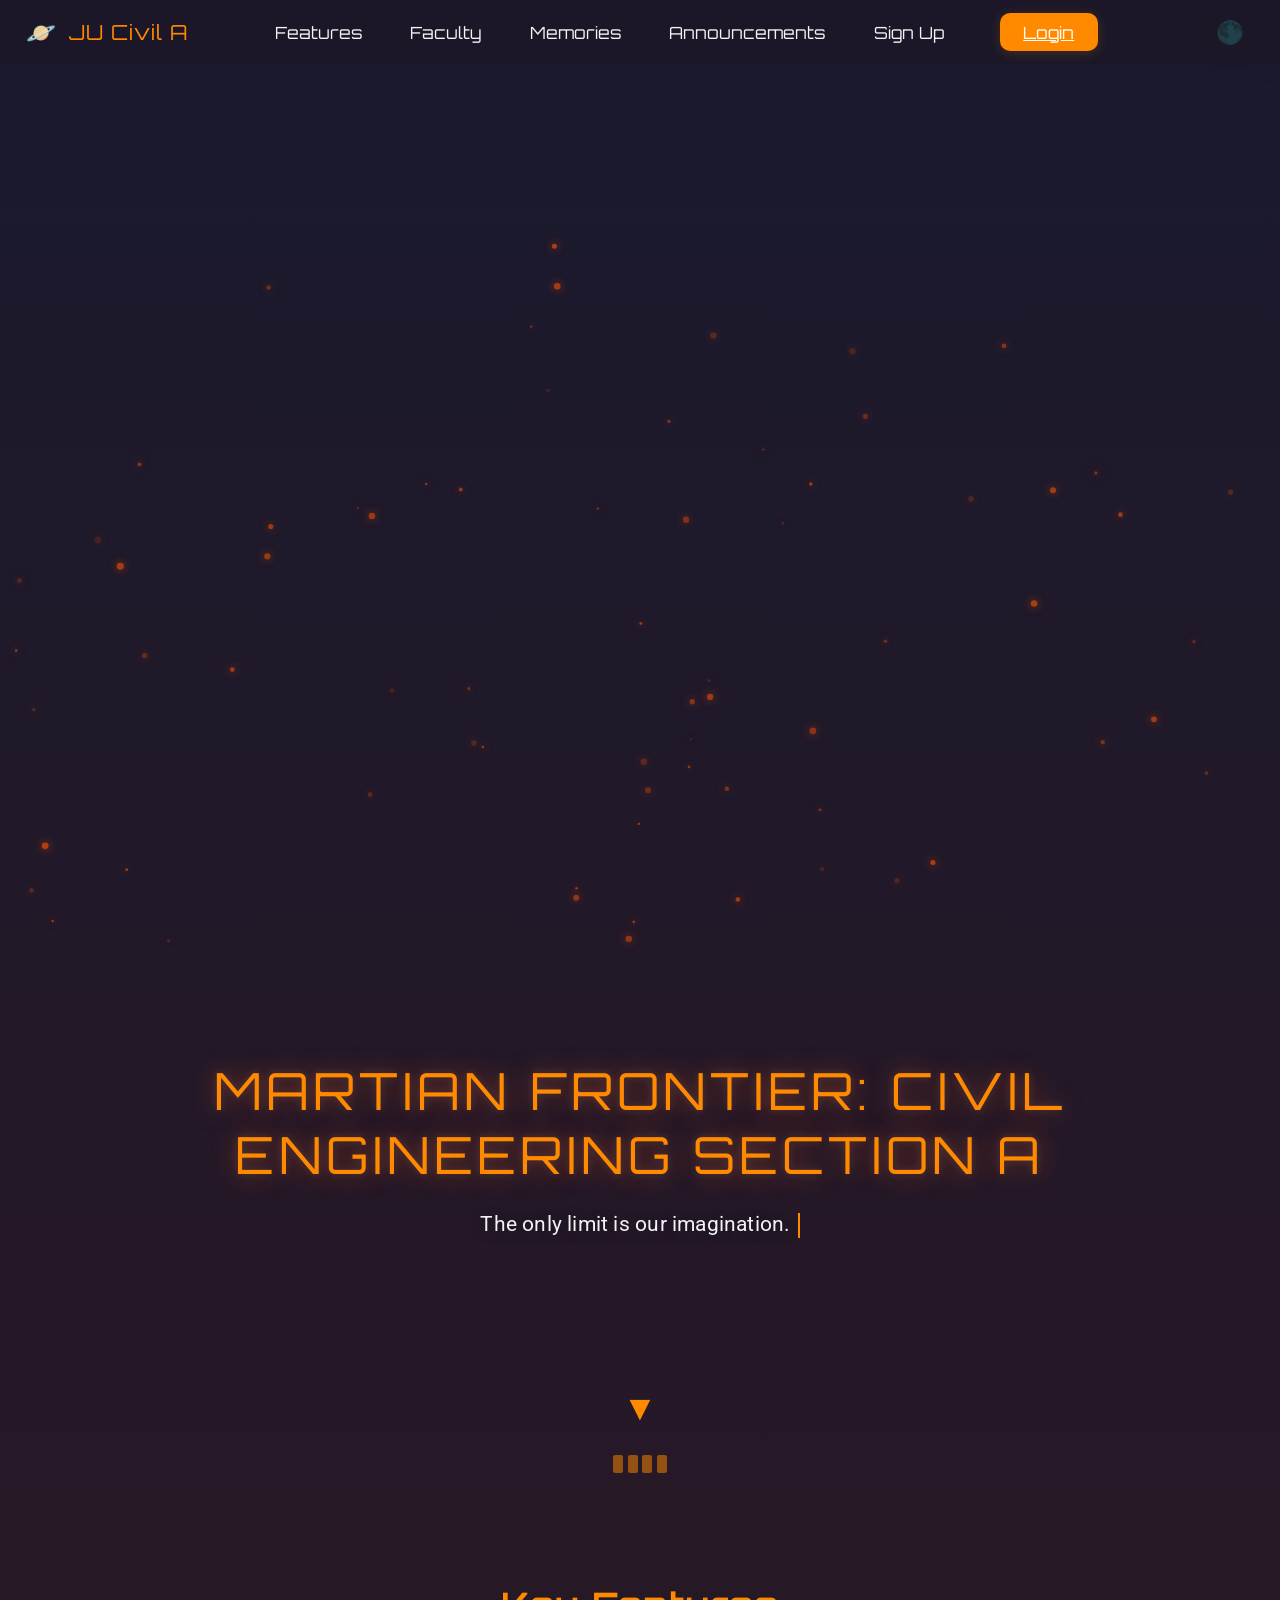
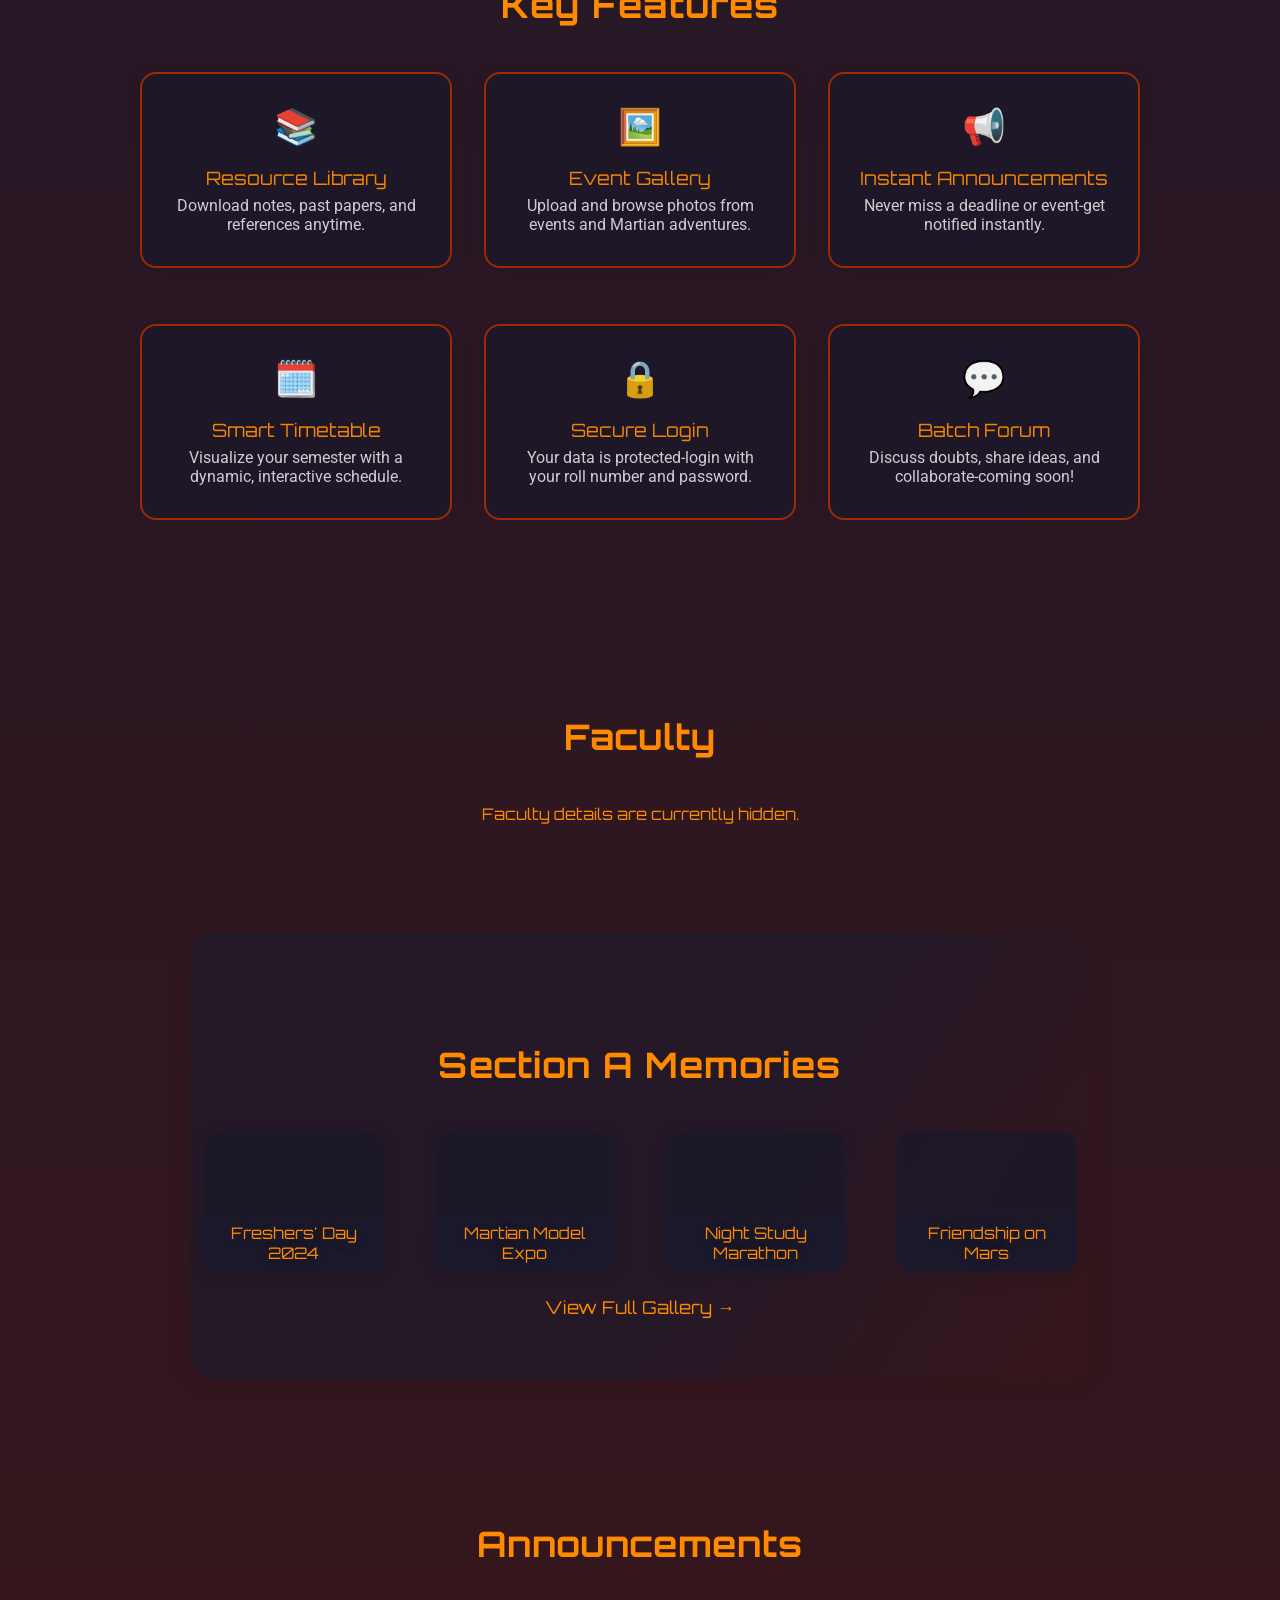
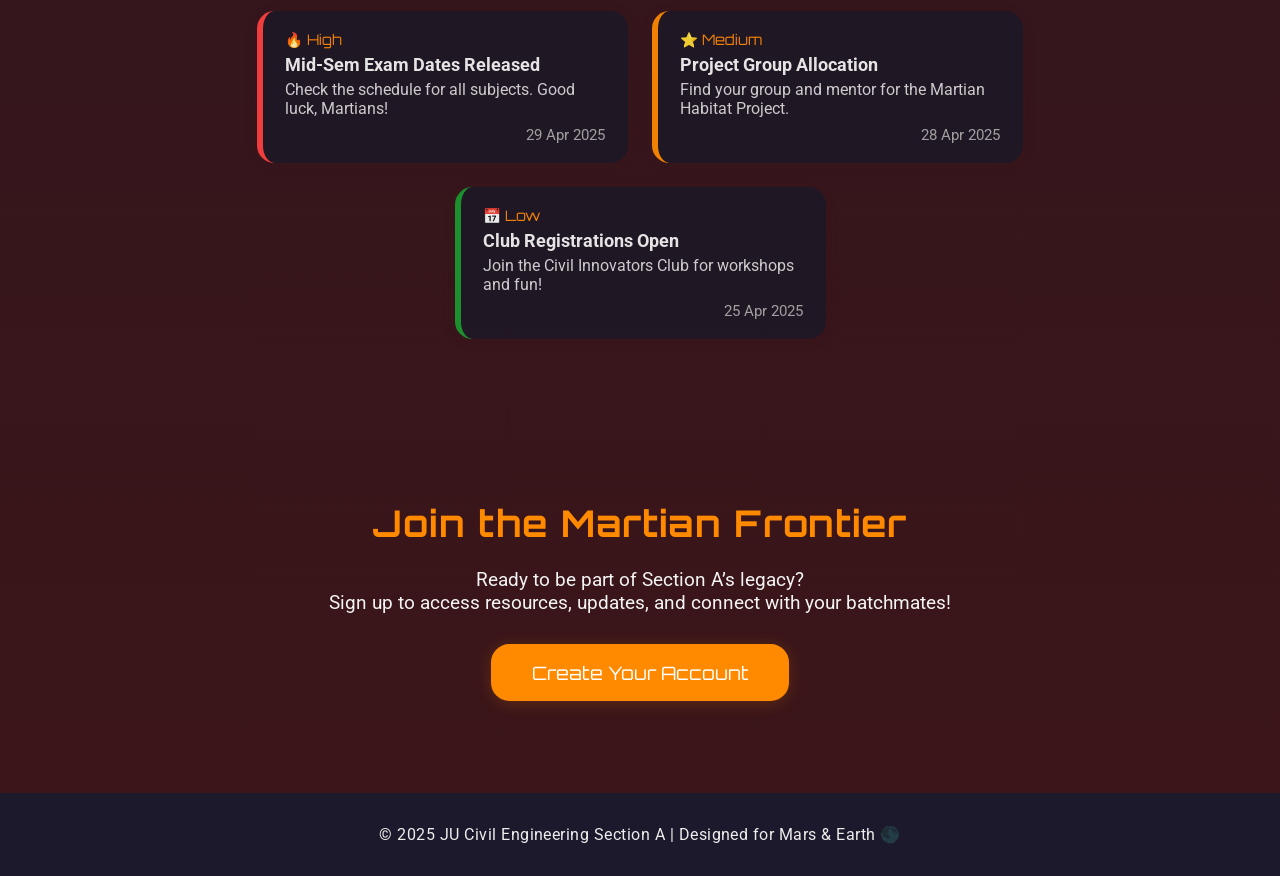
==== commit 3ddf6696: "Add files via upload" ====
--- a/index.html
+++ b/index.html
@@ -2,198 +2,176 @@
 <html lang="en">
 <head>
   <meta charset="UTF-8">
-  <title>Section A Legacy</title>
-  <meta name="viewport" content="width=device-width, initial-scale=1.0">
+  <meta name="viewport" content="width=device-width,initial-scale=1.0">
+  <title>JU Civil A | Martian Frontier</title>
   <link rel="stylesheet" href="styles.css">
+  <link rel="preconnect" href="https://fonts.googleapis.com">
+  <link href="https://fonts.googleapis.com/css2?family=Orbitron:wght@700&family=Roboto:wght@400;700&display=swap" rel="stylesheet">
 </head>
 <body>
-  <!-- Animated Starfield Background -->
-  <canvas id="starfield"></canvas>
-
-  <!-- Parallax Layers: SVGs instead of images -->
-  <svg class="parallax-bg" viewBox="0 0 1920 400" preserveAspectRatio="none"><defs><linearGradient id="bggrad" x1="0" y1="0" x2="0" y2="1"><stop offset="0%" stop-color="#23234d"/><stop offset="100%" stop-color="#3c1518"/></linearGradient></defs><rect width="1920" height="400" fill="url(#bggrad)"/><ellipse cx="1600" cy="250" rx="200" ry="60" fill="#2d2959" opacity="0.6"/><ellipse cx="400" cy="320" rx="180" ry="40" fill="#40203b" opacity="0.5"/></svg>
-  <svg class="parallax-mid" viewBox="0 0 1920 400" preserveAspectRatio="none"><ellipse cx="960" cy="380" rx="700" ry="80" fill="#2e1b47" opacity="0.5"/><ellipse cx="300" cy="390" rx="120" ry="30" fill="#4e2d5c" opacity="0.4"/></svg>
-  <svg class="parallax-fg" viewBox="0 0 1920 400" preserveAspectRatio="none"><ellipse cx="960" cy="400" rx="900" ry="100" fill="#a22e00" opacity="0.35"/><ellipse cx="1700" cy="390" rx="90" ry="20" fill="#ff8a00" opacity="0.22"/></svg>
-  <!-- Mars rover as SVG -->
-  <svg class="parallax-rover" width="120" height="60" viewBox="0 0 120 60"><g><ellipse cx="60" cy="50" rx="35" ry="8" fill="#1a1a2e" opacity="0.4"/><rect x="40" y="30" width="40" height="14" rx="5" fill="#aaa"/><circle cx="50" cy="48" r="6" fill="#444"/><circle cx="90" cy="48" r="6" fill="#444"/><rect x="70" y="20" width="10" height="10" rx="2" fill="#ff8a00"/><rect x="80" y="28" width="6" height="6" rx="1" fill="#c1440e"/></g></svg>
-  <!-- Asteroid as SVG -->
-  <svg class="parallax-asteroid" width="60" height="60" viewBox="0 0 60 60"><ellipse cx="30" cy="30" rx="18" ry="13" fill="#c1440e"/><ellipse cx="38" cy="36" rx="4" ry="2" fill="#a22e00" opacity="0.7"/><ellipse cx="22" cy="28" rx="2" ry="1" fill="#fff" opacity="0.2"/></svg>
-
-  <!-- Particle (dust) animation -->
-  <canvas id="particles"></canvas>
-
   <!-- Loader -->
   <div id="loader">
     <div class="mars"></div>
   </div>
 
-  <!-- Top Bar -->
-  <div class="top-bar">
-    <div class="logo"><span class="logo-mars">🪐</span> Section A</div>
+  <!-- Fixed Top Bar -->
+  <header class="top-bar">
+    <div class="logo">
+      <span class="logo-mars">🪐</span>
+      <span class="logo-text">JU Civil A</span>
+    </div>
     <nav>
-      <a href="#mission" class="nav-link">Mission</a>
       <a href="#features" class="nav-link">Features</a>
+      <a href="#faculty" class="nav-link">Faculty</a>
       <a href="#memories" class="nav-link">Memories</a>
       <a href="#announcements" class="nav-link">Announcements</a>
-      <button class="login-top-btn" id="loginTopBtn">Login</button>
-      <button class="mode-toggle" id="modeToggle"><span id="modeIcon">🌑</span></button>
+      <a href="#signup" class="nav-link">Sign Up</a>
+      <a href="auth/index.html" class="login-top-btn">Login</a>
     </nav>
-  </div>
+    <button class="mode-toggle" id="modeToggle" aria-label="Toggle dark/light mode">
+      <span id="modeIcon">🌑</span>
+    </button>
+  </header>
 
   <!-- Hero Section -->
   <section class="hero" id="hero">
+    <div class="parallax-bg"></div>
+    <div class="parallax-mid"></div>
+    <div class="parallax-fg"></div>
+    <div class="parallax-rover"></div>
+    <canvas class="particles" id="particles"></canvas>
     <div class="hero-content">
-      <h1 class="hero-title">Ready to be part of Section A’s legacy?</h1>
+      <div class="hero-title">
+        Martian Frontier: Civil Engineering Section A
+      </div>
       <div class="hero-desc">
         <span id="typed-text"></span><span class="cursor"></span>
       </div>
-      <a href="#login" class="scroll-down" aria-label="Scroll Down">↓</a>
+      <a href="#features" class="scroll-down">▼</a>
       <div class="signal-strength">
-        <div class="signal-bar"></div>
-        <div class="signal-bar"></div>
-        <div class="signal-bar"></div>
-        <div class="signal-bar"></div>
+        <span class="signal-bar"></span>
+        <span class="signal-bar"></span>
+        <span class="signal-bar"></span>
+        <span class="signal-bar"></span>
       </div>
     </div>
   </section>
 
-  <!-- Mission Section -->
-  <section class="section mission-section" id="mission">
-    <h2>Our Mission</h2>
-    <div class="mission-blueprint">
-      <!-- Blueprint as SVG -->
-      <svg class="blueprint-img" width="320" height="120" viewBox="0 0 320 120">
-        <rect x="10" y="30" width="300" height="60" rx="20" fill="#23234d" stroke="#ff8a00" stroke-width="2"/>
-        <ellipse cx="70" cy="60" rx="16" ry="16" fill="#40203b"/>
-        <ellipse cx="250" cy="60" rx="14" ry="14" fill="#a22e00"/>
-        <rect x="150" y="45" width="20" height="30" rx="5" fill="#ff8a00"/>
-      </svg>
-      <div class="blueprint-overlay"></div>
-      <span class="blueprint-label">Mars 2040</span>
+  <!-- Key Features Section -->
+  <section class="section features-section" id="features">
+    <h2>Key Features</h2>
+    <div class="features-grid">
+      <div class="feature-card tilt-card">
+        <div class="feature-icon">📚</div>
+        <div class="feature-title">Resource Library</div>
+        <div class="feature-desc">Download notes, past papers, and references anytime.</div>
+      </div>
+      <div class="feature-card tilt-card">
+        <div class="feature-icon">🖼️</div>
+        <div class="feature-title">Event Gallery</div>
+        <div class="feature-desc">Upload and browse photos from events and Martian adventures.</div>
+      </div>
+      <div class="feature-card tilt-card">
+        <div class="feature-icon">📢</div>
+        <div class="feature-title">Instant Announcements</div>
+        <div class="feature-desc">Never miss a deadline or event-get notified instantly.</div>
+      </div>
+      <div class="feature-card tilt-card">
+        <div class="feature-icon">🗓️</div>
+        <div class="feature-title">Smart Timetable</div>
+        <div class="feature-desc">Visualize your semester with a dynamic, interactive schedule.</div>
+      </div>
+      <div class="feature-card tilt-card">
+        <div class="feature-icon">🔒</div>
+        <div class="feature-title">Secure Login</div>
+        <div class="feature-desc">Your data is protected-login with your roll number and password.</div>
+      </div>
+      <div class="feature-card tilt-card">
+        <div class="feature-icon">💬</div>
+        <div class="feature-title">Batch Forum</div>
+        <div class="feature-desc">Discuss doubts, share ideas, and collaborate-coming soon!</div>
+      </div>
     </div>
-    <div class="mission-text">
-      Building a legacy, one batch at a time. Section A is more than a class-it's a journey to the stars.
+    <div class="cta-row">
+      <!--a href="auth/index.html" class="cta-btn neon">Login to Portal</a-->
     </div>
   </section>
 
-  <!-- Features Section -->
-  <section class="section" id="features">
-    <h2>Features</h2>
-    <div class="features-grid">
-      <div class="feature-card tilt-card">
-        <div class="feature-icon">🚀</div>
-        <div class="feature-title">Batch Announcements</div>
-        <div class="feature-desc">Stay updated with the latest news and events.</div>
+  <!-- Faculty Section (No names or pictures) -->
+  <section class="section faculty-section" id="faculty">
+    <h2>Faculty</h2>
+    <div class="faculty-grid">
+      <p style="color: var(--highlight); font-family: 'Orbitron', sans-serif; text-align: center;">Faculty details are currently hidden.</p>
+    </div>
+  </section>
+
+  <!-- Memories Gallery Preview -->
+  <section class="section memories-preview" id="memories">
+    <h2>Section A Memories</h2>
+    <div class="gallery-row">
+      <div class="gallery-card">
+        <img src="https://images.unsplash.com/photo-1506744038136-46273834b3fb?auto=format&fit=crop&w=400&q=80" alt="Event 1" loading="lazy">
+        <div class="gallery-caption">Freshers' Day 2024</div>
       </div>
-      <div class="feature-card tilt-card">
-        <div class="feature-icon">📚</div>
-        <div class="feature-title">Shared Resources</div>
-        <div class="feature-desc">Access notes, lectures, and study material.</div>
+      <div class="gallery-card">
+        <img src="https://images.unsplash.com/photo-1464983953574-0892a716854b?auto=format&fit=crop&w=400&q=80" alt="Event 2" loading="lazy">
+        <div class="gallery-caption">Martian Model Expo</div>
       </div>
-      <div class="feature-card tilt-card">
-        <div class="feature-icon">🤝</div>
-        <div class="feature-title">Batchmate Connect</div>
-        <div class="feature-desc">Find and connect with your classmates.</div>
+      <div class="gallery-card">
+        <img src="https://images.unsplash.com/photo-1432888498266-38ffec3eaf0a?auto=format&fit=crop&w=400&q=80" alt="Event 3" loading="lazy">
+        <div class="gallery-caption">Night Study Marathon</div>
+      </div>
+      <div class="gallery-card">
+        <img src="https://images.unsplash.com/photo-1500534314209-a25ddb2bd429?auto=format&fit=crop&w=400&q=80" alt="Event 4" loading="lazy">
+        <div class="gallery-caption">Friendship on Mars</div>
+      </div>
+    </div>
+    <a href="auth/index.html" class="gallery-link">View Full Gallery →</a>
+  </section>
+
+  <!-- Announcements Board -->
+  <section class="section" id="announcements">
+    <h2>Announcements</h2>
+    <div class="announcements-board">
+      <div class="announcement-card high">
+        <div class="announcement-priority">🔥 High</div>
+        <div class="announcement-title">Mid-Sem Exam Dates Released</div>
+        <div class="announcement-desc">Check the schedule for all subjects. Good luck, Martians!</div>
+        <div class="announcement-date">29 Apr 2025</div>
+      </div>
+      <div class="announcement-card medium">
+        <div class="announcement-priority">⭐ Medium</div>
+        <div class="announcement-title">Project Group Allocation</div>
+        <div class="announcement-desc">Find your group and mentor for the Martian Habitat Project.</div>
+        <div class="announcement-date">28 Apr 2025</div>
+      </div>
+      <div class="announcement-card low">
+        <div class="announcement-priority">📅 Low</div>
+        <div class="announcement-title">Club Registrations Open</div>
+        <div class="announcement-desc">Join the Civil Innovators Club for workshops and fun!</div>
+        <div class="announcement-date">25 Apr 2025</div>
       </div>
     </div>
   </section>
 
-  <!-- Memories Section -->
-  <section class="section memories-preview" id="memories">
-    <h2>Memories</h2>
-    <div class="gallery-row">
-      <div class="gallery-card">
-        <!-- SVG memory 1 -->
-        <svg width="100%" height="100%" viewBox="0 0 180 140">
-          <rect width="180" height="140" rx="18" fill="#23234d"/>
-          <circle cx="60" cy="80" r="28" fill="#ff8a00" opacity="0.8"/>
-          <ellipse cx="120" cy="60" rx="24" ry="18" fill="#a22e00" opacity="0.6"/>
-        </svg>
-      </div>
-      <div class="gallery-card">
-        <!-- SVG memory 2 -->
-        <svg width="100%" height="100%" viewBox="0 0 180 140">
-          <rect width="180" height="140" rx="18" fill="#3c1518"/>
-          <ellipse cx="90" cy="70" rx="38" ry="28" fill="#ff8a00" opacity="0.3"/>
-          <rect x="50" y="40" width="80" height="60" rx="14" fill="#1a1a2e" opacity="0.7"/>
-        </svg>
-      </div>
-      <div class="gallery-card">
-        <!-- SVG memory 3 -->
-        <svg width="100%" height="100%" viewBox="0 0 180 140">
-          <rect width="180" height="140" rx="18" fill="#a22e00"/>
-          <ellipse cx="90" cy="90" rx="30" ry="20" fill="#ff8a00" opacity="0.5"/>
-          <circle cx="120" cy="60" r="12" fill="#fff" opacity="0.15"/>
-        </svg>
-      </div>
-    </div>
-    <a href="#" class="gallery-link">View All Memories</a>
+  <!-- Call to Action / Sign Up -->
+  <section class="section cta-section" id="signup">
+    <h2>Join the Martian Frontier</h2>
+    <p>
+      Ready to be part of Section A’s legacy?<br>
+      Sign up to access resources, updates, and connect with your batchmates!
+    </p>
+    <a href="auth/index.html" class="signup-btn cta-glow">Create Your Account</a>
   </section>
 
-  <!-- Announcements Section -->
-  <section class="section announcements-board" id="announcements">
-    <h2>Announcements</h2>
-    <div class="announcement-card high">
-      <div class="announcement-priority">High</div>
-      <div class="announcement-title">Final Exams Schedule</div>
-      <div class="announcement-desc">Check out the updated schedule for finals.</div>
-      <div class="announcement-date">May 2025</div>
-    </div>
-    <div class="announcement-card medium">
-      <div class="announcement-priority">Medium</div>
-      <div class="announcement-title">Resource Uploads</div>
-      <div class="announcement-desc">New notes and lectures added to resources.</div>
-      <div class="announcement-date">April 2025</div>
-    </div>
-    <div class="announcement-card low">
-      <div class="announcement-priority">Low</div>
-      <div class="announcement-title">Batch Meetup</div>
-      <div class="announcement-desc">Join us for a virtual batch meetup soon!</div>
-      <div class="announcement-date">March 2025</div>
-    </div>
-  </section>
-
-  <!-- Login Section -->
-  <section class="section login-section" id="login">
-    <h2>Sign In</h2>
-    <form id="loginForm">
-      <div class="input-group">
-        <label for="username">Username</label>
-        <input id="username" name="username" type="text" required autocomplete="username" />
-      </div>
-      <div class="input-group">
-        <label for="password">Password</label>
-        <input id="password" name="password" type="password" required autocomplete="current-password" />
-      </div>
-      <button type="submit" class="login-btn cta-glow">Login</button>
-      <div class="login-info">
-        Not a member? <a href="#" class="signup-link">Sign up</a>
-      </div>
-    </form>
-  </section>
-
-  <!-- CTA Section -->
-  <section class="cta-section">
-    <h2>Join Section A’s Journey</h2>
-    <p>Sign up to access resources, updates, and connect with your batchmates!</p>
-    <a href="#" class="signup-btn cta-btn">Sign Up</a>
-  </section>
-
-  <!-- Footer -->
   <footer>
     <div class="footer-content">
-      <div>Section A &copy; 2025. Made with ❤️ for Mars explorers.</div>
+      &copy; 2025 JU Civil Engineering Section A | Designed for Mars & Earth 🌑
       <div class="footer-social">
-        <a href="#" class="social-icon" aria-label="Twitter"><svg viewBox="0 0 24 24"><path d="M23 3a10.9 10.9 0 01-3.14 1.53A4.48 4.48 0 0022.4.36a9.09 9.09 0 01-2.88 1.1A4.52 4.52 0 0016.11 0c-2.5 0-4.52 2.02-4.52 4.51 0 .35.04.7.11 1.03C7.69 5.4 4.07 3.63 1.64.9c-.38.65-.6 1.4-.6 2.2 0 1.52.77 2.86 1.96 3.65A4.48 4.48 0 01.96 6v.06c0 2.13 1.52 3.9 3.54 4.3-.37.1-.76.16-1.16.16-.28 0-.55-.03-.82-.08.55 1.7 2.15 2.94 4.05 2.97A9.04 9.04 0 010 21.54a12.8 12.8 0 006.92 2.03c8.3 0 12.85-6.87 12.85-12.83 0-.2 0-.39-.01-.58A9.13 9.13 0 0023 3z"/></svg></a>
-        <a href="#" class="social-icon" aria-label="Instagram"><svg viewBox="0 0 24 24"><path d="M7.75 2h8.5A5.76 5.76 0 0122 7.75v8.5A5.76 5.76 0 0116.25 22h-8.5A5.76 5.76 0 012 16.25v-8.5A5.76 5.76 0 017.75 2zm0-2A7.76 7.76 0 000 7.75v8.5A7.76 7.76 0 007.75 24h8.5A7.76 7.76 0 0024 16.25v-8.5A7.76 7.76 0 0016.25 0h-8.5zM12 5.75A6.25 6.25 0 1112 18.25 6.25 6.25 0 0112 5.75zm0-2A8.25 8.25 0 1020.25 12 8.25 8.25 0 0012 3.75zM18.5 6.5a1.25 1.25 0 11-1.25-1.25A1.25 1.25 0 0118.5 6.5z"/></svg></a>
+        <!-- Social icons as before -->
       </div>
     </div>
   </footer>
-
   <script src="script.js"></script>
 </body>
 </html>
-
-  <script src="script.js"></script>
-</body>
-</html>
--- a/styles.css
+++ b/styles.css
@@ -733,113 +733,3 @@
   .logo { font-size: 1rem; }
   .blueprint-img { width: 98vw; }
 }
-/* New Astronomical Animations and Effects */
-
-#starfield {
-  position: fixed;
-  top: 0; left: 0; width: 100vw; height: 100vh;
-  z-index: 0;
-  pointer-events: none;
-  background: transparent;
-}
-
-.parallax-asteroid {
-  position: fixed;
-  left: 10vw;
-  top: 30vh;
-  width: 60px;
-  z-index: 2;
-  pointer-events: none;
-  will-change: transform;
-  transition: transform 0.2s cubic-bezier(.4,2,.6,1);
-}
-
-/* Enhanced parallax and animations */
-.parallax-bg, .parallax-mid, .parallax-fg, .parallax-rover {
-  will-change: transform;
-  transition: transform 0.2s cubic-bezier(.4,2,.6,1);
-}
-
-.hero {
-  transition: transform 0.3s cubic-bezier(.4,2,.6,1);
-  will-change: transform;
-}
-
-/* Comet animation */
-@keyframes cometTrail {
-  0% { 
-    opacity: 0;
-    transform: translateX(-100vw) translateY(-50vh) rotate(15deg);
-  }
-  20% { opacity: 1; }
-  80% { opacity: 1; }
-  100% { 
-    opacity: 0;
-    transform: translateX(100vw) translateY(50vh) rotate(15deg);
-  }
-}
-
-.comet {
-  position: fixed;
-  width: 150px;
-  height: 3px;
-  background: linear-gradient(90deg, transparent, #fff, #fff);
-  box-shadow: 0 0 20px 2px rgba(255, 255, 255, 0.7);
-  border-radius: 50%;
-  z-index: 1;
-  pointer-events: none;
-  opacity: 0;
-  animation: cometTrail 8s linear infinite;
-  animation-delay: 3s;
-}
-
-.comet::before {
-  content: '';
-  position: absolute;
-  top: -2px;
-  right: 0;
-  width: 4px;
-  height: 4px;
-  border-radius: 50%;
-  background: #fff;
-  box-shadow: 0 0 20px 2px rgba(255, 255, 255, 0.7);
-}
-
-/* Accessibility toggle for animations */
-.reduce-motion {
-  position: fixed;
-  bottom: 20px;
-  right: 20px;
-  background: var(--card-bg);
-  color: var(--highlight);
-  border: none;
-  border-radius: 50%;
-  width: 40px;
-  height: 40px;
-  display: flex;
-  align-items: center;
-  justify-content: center;
-  cursor: pointer;
-  z-index: 100;
-  font-size: 1.2rem;
-  opacity: 0.7;
-  transition: opacity 0.3s;
-}
-
-.reduce-motion:hover {
-  opacity: 1;
-}
-
-body.reduced-motion .parallax-bg,
-body.reduced-motion .parallax-mid,
-body.reduced-motion .parallax-fg,
-body.reduced-motion .parallax-rover,
-body.reduced-motion .parallax-asteroid,
-body.reduced-motion #starfield,
-body.reduced-motion .comet,
-body.reduced-motion .hero {
-  transition: none !important;
-  animation: none !important;
-  transform: none !important;
-}
-
